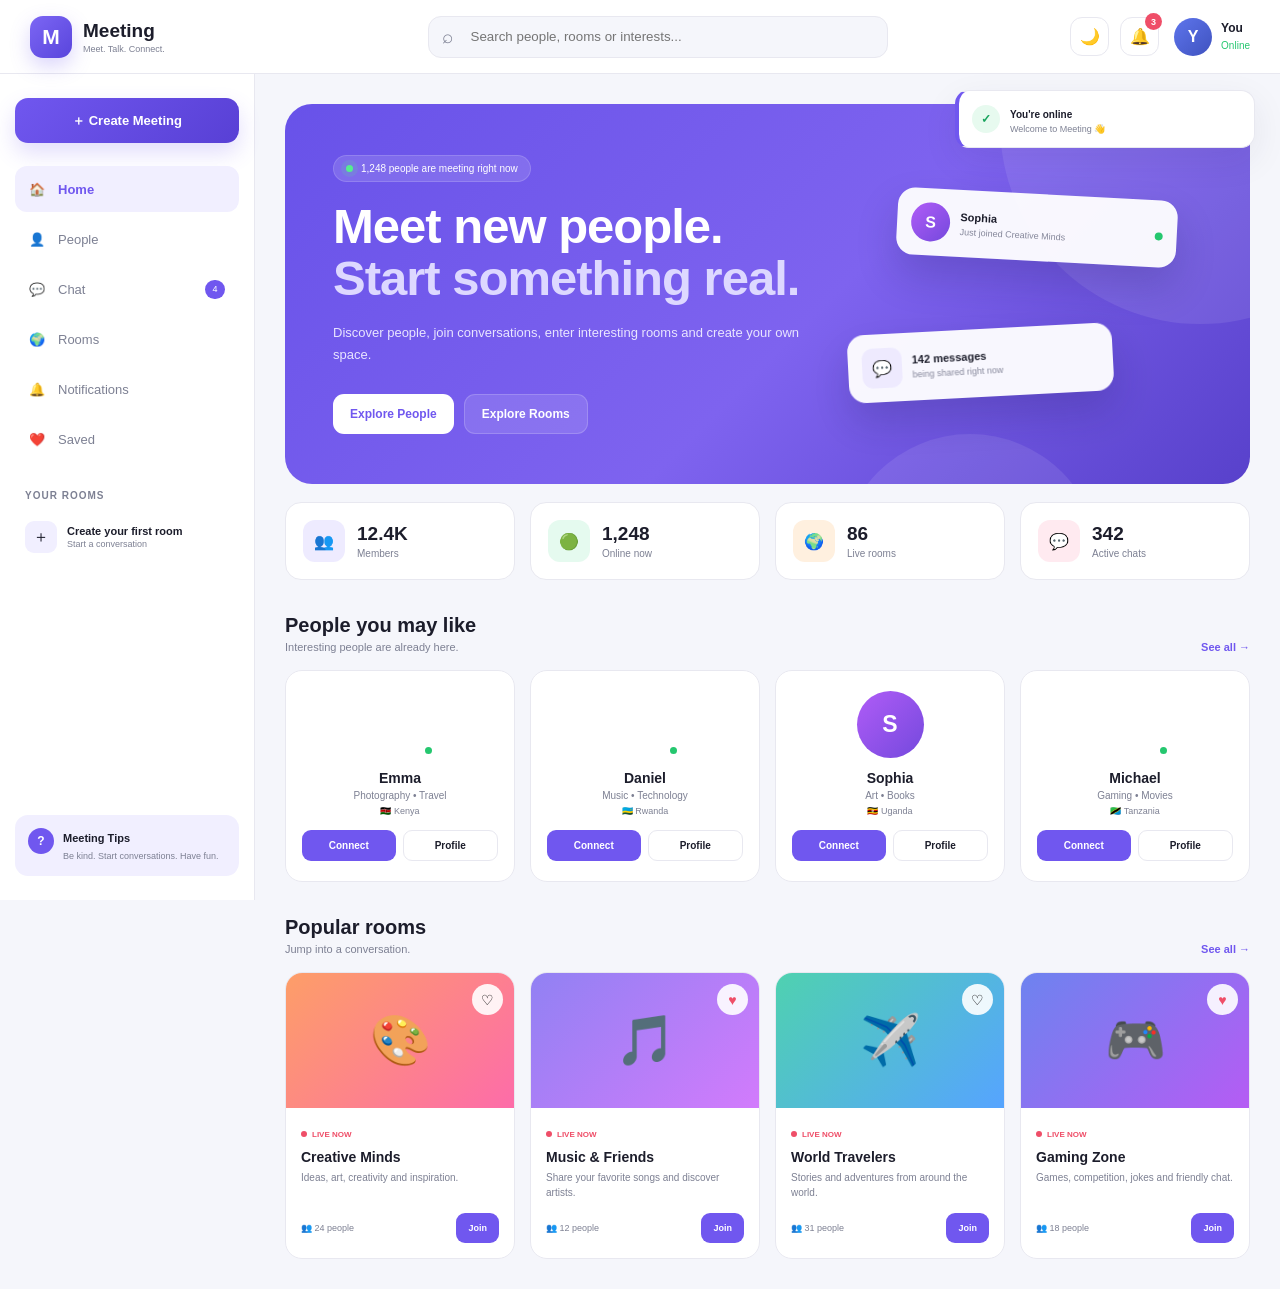
==== index.html @ c249fd61 "Rename meeting.html to index.html" ====
<!DOCTYPE html>
<html lang="en">
<head>
    <meta charset="UTF-8">
    <meta name="viewport" content="width=device-width, initial-scale=1.0">
    <title>Meeting — Meet. Talk. Connect.</title>
    <link rel="stylesheet" href="style.css">
</head>

<body>

    <!-- =========================
         TOP NAVBAR
    ========================== -->
    <header class="navbar">

        <div class="logo-area">
            <div class="logo-mark">M</div>

            <div>
                <div class="logo-text">Meeting</div>
                <div class="logo-subtitle">Meet. Talk. Connect.</div>
            </div>
        </div>

        <div class="search-box">
            <span>⌕</span>
            <input
                type="text"
                id="searchInput"
                placeholder="Search people, rooms or interests..."
            >
        </div>

        <div class="navbar-actions">

            <button class="round-btn" id="themeBtn" title="Change theme">
                🌙
            </button>

            <button class="round-btn notification-button" id="notificationBtn" title="Notifications">
                🔔
                <span class="notification-count" id="notificationCount">3</span>
            </button>

            <div class="nav-user">
                <div class="mini-avatar">Y</div>
                <div class="nav-user-text">
                    <strong id="navUsername">You</strong>
                    <span>Online</span>
                </div>
            </div>

        </div>

    </header>


    <!-- =========================
         APP LAYOUT
    ========================== -->
    <div class="app-layout">

        <!-- =========================
             SIDEBAR
        ========================== -->
        <aside class="sidebar">

            <button class="create-btn" id="createMeetingBtn">
                <span>＋</span>
                Create Meeting
            </button>

            <div class="menu">

                <button class="menu-item active" data-section="home">
                    <span>🏠</span>
                    <span>Home</span>
                </button>

                <button class="menu-item" data-section="people">
                    <span>👤</span>
                    <span>People</span>
                </button>

                <button class="menu-item" data-section="chat">
                    <span>💬</span>
                    <span>Chat</span>
                    <span class="menu-badge" id="messageBadge">4</span>
                </button>

                <button class="menu-item" data-section="rooms">
                    <span>🌍</span>
                    <span>Rooms</span>
                </button>

                <button class="menu-item" data-section="notifications">
                    <span>🔔</span>
                    <span>Notifications</span>
                </button>

                <button class="menu-item" data-section="saved">
                    <span>❤️</span>
                    <span>Saved</span>
                </button>

            </div>


            <div class="sidebar-heading">
                YOUR ROOMS
            </div>

            <div id="yourRooms"></div>


            <div class="sidebar-footer">

                <div class="help-card">
                    <div class="help-circle">?</div>

                    <div>
                        <strong>Meeting Tips</strong>
                        <p>Be kind. Start conversations. Have fun.</p>
                    </div>
                </div>

            </div>

        </aside>


        <!-- =========================
             MAIN CONTENT
        ========================== -->
        <main class="main-content">

            <!-- HOME SECTION -->
            <section class="page-section active-section" id="homeSection">

                <!-- HERO -->
                <div class="hero">

                    <div class="hero-glow glow-one"></div>
                    <div class="hero-glow glow-two"></div>

                    <div class="hero-content">

                        <div class="live-pill">
                            <span class="live-dot"></span>
                            1,248 people are meeting right now
                        </div>

                        <h1>
                            Meet new people.<br>
                            <span>Start something real.</span>
                        </h1>

                        <p>
                            Discover people, join conversations,
                            enter interesting rooms and create your own space.
                        </p>

                        <div class="hero-actions">

                            <button class="hero-primary" id="heroPeopleBtn">
                                Explore People
                            </button>

                            <button class="hero-secondary" id="heroRoomsBtn">
                                Explore Rooms
                            </button>

                        </div>

                    </div>

                    <div class="hero-side">

                        <div class="floating-card floating-card-one">
                            <div class="floating-avatar avatar-purple">S</div>
                            <div>
                                <strong>Sophia</strong>
                                <span>Just joined Creative Minds</span>
                            </div>
                            <span class="tiny-online"></span>
                        </div>

                        <div class="floating-card floating-card-two">
                            <div class="floating-icon">💬</div>
                            <div>
                                <strong>142 messages</strong>
                                <span>being shared right now</span>
                            </div>
                        </div>

                    </div>

                </div>


                <!-- STATS -->
                <div class="stats-grid">

                    <div class="stat-card">
                        <div class="stat-icon purple-icon">👥</div>
                        <div>
                            <strong>12.4K</strong>
                            <span>Members</span>
                        </div>
                    </div>

                    <div class="stat-card">
                        <div class="stat-icon green-icon">🟢</div>
                        <div>
                            <strong>1,248</strong>
                            <span>Online now</span>
                        </div>
                    </div>

                    <div class="stat-card">
                        <div class="stat-icon orange-icon">🌍</div>
                        <div>
                            <strong>86</strong>
                            <span>Live rooms</span>
                        </div>
                    </div>

                    <div class="stat-card">
                        <div class="stat-icon pink-icon">💬</div>
                        <div>
                            <strong>342</strong>
                            <span>Active chats</span>
                        </div>
                    </div>

                </div>


                <!-- PEOPLE PREVIEW -->
                <div class="section-block" id="peopleBlock">

                    <div class="section-header">
                        <div>
                            <h2>People you may like</h2>
                            <p>Interesting people are already here.</p>
                        </div>

                        <button class="link-button" data-go="people">
                            See all →
                        </button>
                    </div>

                    <div class="people-grid" id="homePeopleGrid"></div>

                </div>


                <!-- ROOMS PREVIEW -->
                <div class="section-block" id="roomsBlock">

                    <div class="section-header">
                        <div>
                            <h2>Popular rooms</h2>
                            <p>Jump into a conversation.</p>
                        </div>

                        <button class="link-button" data-go="rooms">
                            See all →
                        </button>
                    </div>

                    <div class="rooms-grid" id="homeRoomsGrid"></div>

                </div>

            </section>


            <!-- PEOPLE SECTION -->
            <section class="page-section" id="peopleSection">

                <div class="large-page-header">
                    <div>
                        <div class="eyebrow">👤 PEOPLE</div>
                        <h1>Find your people</h1>
                        <p>Discover new profiles and start a connection.</p>
                    </div>

                    <div class="people-online-pill">
                        <span></span>
                        1,248 online
                    </div>
                </div>

                <div class="filter-row">

                    <button class="filter-btn active-filter" data-filter="all">
                        Everyone
                    </button>

                    <button class="filter-btn" data-filter="online">
                        🟢 Online
                    </button>

                    <button class="filter-btn" data-filter="new">
                        ✨ New
                    </button>

                    <button class="filter-btn" data-filter="friends">
                        ❤️ Connected
                    </button>

                </div>

                <div class="people-full-grid" id="peopleFullGrid"></div>

            </section>


            <!-- CHAT SECTION -->
            <section class="page-section" id="chatSection">

                <div class="chat-page">

                    <div class="conversation-list">

                        <div class="chat-list-header">
                            <div>
                                <div class="eyebrow">💬 CHAT</div>
                                <h2>Messages</h2>
                            </div>

                            <button class="small-action-btn" id="newChatBtn">
                                ＋
                            </button>
                        </div>

                        <div class="conversation-search">
                            <input
                                type="text"
                                id="chatSearchInput"
                                placeholder="Search chats..."
                            >
                        </div>

                        <div id="conversationList"></div>

                    </div>


                    <div class="chat-main">

                        <div class="chat-main-header">

                            <div class="chat-contact">
                                <div class="chat-avatar" id="chatAvatar">E</div>

                                <div>
                                    <strong id="chatPersonName">Emma</strong>
                                    <span id="chatPersonStatus">🟢 Online now</span>
                                </div>
                            </div>

                            <div class="chat-header-actions">
                                <button>📞</button>
                                <button>📹</button>
                                <button>•••</button>
                            </div>

                        </div>

                        <div class="chat-messages" id="chatMessages"></div>

                        <form class="chat-form" id="chatForm">

                            <button type="button" class="chat-tool" id="emojiBtn">
                                😊
                            </button>

                            <input
                                type="text"
                                id="chatInput"
                                placeholder="Write a message..."
                                autocomplete="off"
                            >

                            <button type="button" class="chat-tool">
                                📎
                            </button>

                            <button type="submit" class="send-btn">
                                ➤
                            </button>

                        </form>

                    </div>

                </div>

            </section>


            <!-- ROOMS SECTION -->
            <section class="page-section" id="roomsSection">

                <div class="large-page-header">
                    <div>
                        <div class="eyebrow">🌍 ROOMS</div>
                        <h1>Find a room</h1>
                        <p>Join a live conversation about something you enjoy.</p>
                    </div>

                    <button class="header-create-btn" id="roomsCreateBtn">
                        ＋ Create Room
                    </button>
                </div>

                <div class="category-row">

                    <button class="category-btn active-category" data-category="all">
                        All
                    </button>

                    <button class="category-btn" data-category="music">
                        🎵 Music
                    </button>

                    <button class="category-btn" data-category="gaming">
                        🎮 Gaming
                    </button>

                    <button class="category-btn" data-category="education">
                        📚 Education
                    </button>

                    <button class="category-btn" data-category="travel">
                        ✈️ Travel
                    </button>

                    <button class="category-btn" data-category="art">
                        🎨 Art
                    </button>

                </div>

                <div class="rooms-full-grid" id="roomsFullGrid"></div>

            </section>


            <!-- NOTIFICATIONS SECTION -->
            <section class="page-section" id="notificationsSection">

                <div class="large-page-header">
                    <div>
                        <div class="eyebrow">🔔 ACTIVITY</div>
                        <h1>Notifications</h1>
                        <p>See what's happening around your account.</p>
                    </div>

                    <button class="header-create-btn" id="markAllReadBtn">
                        Mark all read
                    </button>
                </div>

                <div class="notification-list" id="notificationList"></div>

            </section>


            <!-- SAVED SECTION -->
            <section class="page-section" id="savedSection">

                <div class="large-page-header">
                    <div>
                        <div class="eyebrow">❤️ SAVED</div>
                        <h1>Your saved rooms</h1>
                        <p>Keep interesting conversations close.</p>
                    </div>
                </div>

                <div class="rooms-full-grid" id="savedRoomsGrid"></div>

                <div class="empty-state hidden" id="savedEmpty">
                    <div>♡</div>
                    <h3>Nothing saved yet</h3>
                    <p>Tap the heart on a room to save it here.</p>
                </div>

            </section>

        </main>

    </div>


    <!-- =========================
         CHAT POPUP
    ========================== -->
    <div class="mini-chat hidden" id="miniChat">

        <div class="mini-chat-header">

            <div>
                <strong id="miniChatTitle">Meeting Chat</strong>
                <span>Live conversation</span>
            </div>

            <button id="closeMiniChat">×</button>

        </div>

        <div class="mini-chat-body" id="miniChatBody">

            <div class="mini-message">
                <div class="mini-message-avatar">D</div>

                <div>
                    <small>Daniel</small>
                    <p>Hey everyone! 👋</p>
                </div>
            </div>

            <div class="mini-message">
                <div class="mini-message-avatar">E</div>

                <div>
                    <small>Emma</small>
                    <p>Nice meeting you all!</p>
                </div>
            </div>

        </div>

        <form class="mini-chat-form" id="miniChatForm">

            <input
                type="text"
                id="miniChatInput"
                placeholder="Say something..."
                autocomplete="off"
            >

            <button type="submit">➤</button>

        </form>

    </div>


    <!-- =========================
         CREATE ROOM MODAL
    ========================== -->
    <div class="modal hidden" id="createModal">

        <div class="modal-card">

            <button class="modal-close" id="closeCreateModal">×</button>

            <div class="eyebrow">➕ NEW ROOM</div>

            <h2>Create a Meeting</h2>
            <p>Give people a reason to join you.</p>

            <form id="createRoomForm">

                <label for="roomName">Room name</label>
                <input
                    type="text"
                    id="roomName"
                    placeholder="Example: Late Night Ideas"
                    required
                >

                <label for="roomDescription">Description</label>
                <textarea
                    id="roomDescription"
                    rows="4"
                    placeholder="What are people going to talk about?"
                ></textarea>

                <label for="roomCategory">Category</label>
                <select id="roomCategory">
                    <option value="general">💬 General</option>
                    <option value="music">🎵 Music</option>
                    <option value="gaming">🎮 Gaming</option>
                    <option value="education">📚 Education</option>
                    <option value="travel">✈️ Travel</option>
                    <option value="art">🎨 Art</option>
                </select>

                <button class="submit-create" type="submit">
                    Create Meeting
                </button>

            </form>

        </div>

    </div>


    <!-- =========================
         PROFILE POPUP
    ========================== -->
    <div class="modal hidden" id="profileModal">

        <div class="profile-card">

            <button class="modal-close" id="closeProfileModal">×</button>

            <div class="profile-cover"></div>

            <div class="profile-photo" id="profilePhoto">E</div>

            <div class="profile-content">

                <div class="profile-status">
                    <span></span>
                    Online
                </div>

                <h2 id="profileName">Emma</h2>

                <p id="profileBio">
                    Photography lover, traveler and storyteller.
                </p>

                <div class="profile-tags" id="profileTags"></div>

                <div class="profile-meta" id="profileMeta"></div>

                <div class="profile-actions">

                    <button class="profile-connect" id="profileConnectBtn">
                        Connect
                    </button>

                    <button class="profile-message" id="profileMessageBtn">
                        💬 Message
                    </button>

                </div>

            </div>

        </div>

    </div>


    <!-- =========================
         TOAST
    ========================== -->
    <div class="toast hidden" id="toast">
        <div class="toast-icon">✓</div>

        <div>
            <strong id="toastTitle">Meeting</strong>
            <p id="toastMessage">Done</p>
        </div>
    </div>


    <script src="script.js"></script>
</body>
</html>
---- style.css ----
* {
    margin: 0;
    padding: 0;
    box-sizing: border-box;
}

:root {
    --primary: #7057ef;
    --primary-dark: #5840d5;
    --primary-soft: #f1efff;

    --bg: #f5f6fb;
    --card: #ffffff;

    --text: #1c1d2b;
    --muted: #7d8093;
    --border: #e8e8f0;

    --green: #25c76f;
    --red: #ef4e68;
    --orange: #fa9a44;

    --shadow: 0 12px 35px rgba(39, 42, 80, 0.08);
    --shadow-heavy: 0 20px 60px rgba(35, 38, 75, 0.15);
}

body.dark {
    --bg: #10111a;
    --card: #181a25;
    --text: #f4f4fa;
    --muted: #9b9eb2;
    --border: #292b38;
    --primary-soft: #25213f;

    --shadow: 0 12px 35px rgba(0, 0, 0, .25);
    --shadow-heavy: 0 20px 60px rgba(0, 0, 0, .4);
}

body {
    font-family: Inter, Arial, Helvetica, sans-serif;
    background: var(--bg);
    color: var(--text);
    transition: background .25s, color .25s;
}

button,
input,
textarea,
select {
    font-family: inherit;
}

button {
    cursor: pointer;
}

.hidden {
    display: none !important;
}


/* =========================
   NAVBAR
========================= */

.navbar {
    height: 74px;
    background: var(--card);
    border-bottom: 1px solid var(--border);

    display: flex;
    align-items: center;
    justify-content: space-between;

    padding: 0 30px;

    position: sticky;
    top: 0;
    z-index: 50;
}

.logo-area {
    display: flex;
    align-items: center;
    gap: 11px;
    min-width: 215px;
}

.logo-mark {
    width: 42px;
    height: 42px;
    border-radius: 13px;

    display: flex;
    justify-content: center;
    align-items: center;

    background: linear-gradient(135deg, #7c66f4, #5945dc);
    color: white;

    font-size: 21px;
    font-weight: 900;

    box-shadow: 0 8px 20px rgba(112, 87, 239, .25);
}

.logo-text {
    font-size: 19px;
    font-weight: 900;
}

.logo-subtitle {
    font-size: 9px;
    color: var(--muted);
    margin-top: 2px;
}

.search-box {
    width: 460px;
    position: relative;
}

.search-box span {
    position: absolute;
    left: 14px;
    top: 50%;
    transform: translateY(-50%);
    font-size: 19px;
    color: var(--muted);
}

.search-box input {
    width: 100%;
    height: 42px;

    background: var(--bg);
    color: var(--text);

    border: 1px solid var(--border);
    border-radius: 13px;

    outline: none;

    padding: 0 15px 0 42px;

    transition: .2s;
}

.search-box input:focus {
    border-color: var(--primary);
    background: var(--card);
}

.navbar-actions {
    display: flex;
    align-items: center;
    gap: 11px;
}

.round-btn {
    width: 39px;
    height: 39px;

    background: transparent;
    border: 1px solid var(--border);
    color: var(--text);

    border-radius: 12px;
    position: relative;

    font-size: 16px;
}

.round-btn:hover {
    background: var(--primary-soft);
}

.notification-count {
    position: absolute;
    top: -5px;
    right: -4px;

    width: 17px;
    height: 17px;

    border-radius: 50%;

    background: var(--red);
    color: white;

    display: flex;
    justify-content: center;
    align-items: center;

    font-size: 9px;
    font-weight: 800;
}

.nav-user {
    margin-left: 4px;

    display: flex;
    align-items: center;
    gap: 9px;
}

.mini-avatar {
    width: 38px;
    height: 38px;
    border-radius: 50%;

    background: linear-gradient(135deg, #5e75ec, #3f52bf);
    color: white;

    display: flex;
    align-items: center;
    justify-content: center;

    font-weight: 800;
}

.nav-user-text strong {
    display: block;
    font-size: 12px;
}

.nav-user-text span {
    color: var(--green);
    font-size: 10px;
}


/* =========================
   APP LAYOUT
========================= */

.app-layout {
    min-height: calc(100vh - 74px);
    display: flex;
}

.sidebar {
    width: 255px;
    background: var(--card);
    border-right: 1px solid var(--border);

    padding: 24px 15px;

    display: flex;
    flex-direction: column;

    position: sticky;
    top: 74px;
    height: calc(100vh - 74px);
}

.create-btn {
    border: none;
    background: linear-gradient(135deg, var(--primary), var(--primary-dark));
    color: white;

    height: 45px;
    border-radius: 13px;

    font-size: 13px;
    font-weight: 800;

    box-shadow: 0 10px 22px rgba(112,87,239,.2);

    transition: .2s;
}

.create-btn:hover {
    transform: translateY(-2px);
}

.menu {
    display: flex;
    flex-direction: column;
    gap: 4px;
    margin-top: 23px;
}

.menu-item {
    width: 100%;
    min-height: 46px;

    border: none;
    background: transparent;

    color: var(--muted);

    display: flex;
    align-items: center;
    gap: 13px;

    padding: 0 14px;

    border-radius: 12px;

    text-align: left;
    font-size: 13px;
}

.menu-item:hover {
    background: var(--primary-soft);
    color: var(--primary);
}

.menu-item.active {
    background: var(--primary-soft);
    color: var(--primary);
    font-weight: 800;
}

.menu-badge {
    margin-left: auto;

    background: var(--primary);
    color: white;

    min-width: 20px;
    height: 19px;

    display: flex;
    align-items: center;
    justify-content: center;

    border-radius: 10px;

    font-size: 9px;
}

.sidebar-heading {
    margin: 28px 10px 10px;

    color: var(--muted);

    font-size: 10px;
    font-weight: 900;

    letter-spacing: 1px;
}

.side-room {
    width: 100%;

    background: transparent;
    border: none;

    display: flex;
    align-items: center;

    gap: 10px;

    padding: 10px;
    border-radius: 11px;

    color: var(--text);

    text-align: left;
}

.side-room:hover {
    background: var(--bg);
}

.side-room-icon {
    width: 32px;
    height: 32px;

    display: flex;
    justify-content: center;
    align-items: center;

    border-radius: 9px;

    background: var(--primary-soft);
}

.side-room-text {
    min-width: 0;
}

.side-room-text strong {
    display: block;
    font-size: 11px;

    white-space: nowrap;
    overflow: hidden;
    text-overflow: ellipsis;
}

.side-room-text span {
    display: block;
    color: var(--muted);
    font-size: 9px;
    margin-top: 2px;
}

.sidebar-footer {
    margin-top: auto;
}

.help-card {
    background: var(--primary-soft);

    padding: 13px;

    border-radius: 13px;

    display: flex;
    gap: 9px;
}

.help-circle {
    width: 26px;
    height: 26px;

    border-radius: 50%;

    background: var(--primary);
    color: white;

    display: flex;
    justify-content: center;
    align-items: center;

    font-size: 12px;
    font-weight: 800;

    flex-shrink: 0;
}

.help-card strong {
    font-size: 11px;
}

.help-card p {
    color: var(--muted);
    font-size: 9px;
    margin-top: 4px;
    line-height: 1.4;
}


/* =========================
   MAIN CONTENT
========================= */

.main-content {
    flex: 1;
    padding: 30px;
    max-width: 1550px;
    margin: auto;
    width: 100%;
}

.page-section {
    display: none;
}

.active-section {
    display: block;
}


/* =========================
   HERO
========================= */

.hero {
    min-height: 380px;

    border-radius: 27px;

    background:
        linear-gradient(135deg, #6852e9 0%, #7e63ef 55%, #5841cb 100%);

    color: white;

    overflow: hidden;
    position: relative;

    padding: 48px;

    display: flex;
    align-items: center;
    justify-content: space-between;
}

.hero-content {
    position: relative;
    z-index: 2;

    max-width: 650px;
}

.hero-glow {
    position: absolute;
    border-radius: 50%;
    background: rgba(255,255,255,.09);
}

.glow-one {
    width: 400px;
    height: 400px;
    right: -150px;
    top: -180px;
}

.glow-two {
    width: 260px;
    height: 260px;
    right: 150px;
    bottom: -210px;
}

.live-pill {
    display: inline-flex;
    align-items: center;
    gap: 8px;

    background: rgba(255,255,255,.13);
    border: 1px solid rgba(255,255,255,.15);

    padding: 7px 12px;

    border-radius: 30px;

    font-size: 10px;
}

.live-dot {
    width: 7px;
    height: 7px;
    border-radius: 50%;
    background: #55ed8e;

    box-shadow: 0 0 0 5px rgba(85,237,142,.13);
}

.hero h1 {
    font-size: 49px;
    line-height: 1.08;
    margin-top: 18px;
    letter-spacing: -1px;
}

.hero h1 span {
    color: #ddd8ff;
}

.hero p {
    margin-top: 17px;

    color: #e9e5ff;

    font-size: 13px;

    max-width: 520px;
    line-height: 1.7;
}

.hero-actions {
    display: flex;
    gap: 10px;
    margin-top: 27px;
}

.hero-primary,
.hero-secondary {
    border-radius: 11px;
    padding: 12px 17px;

    border: none;

    font-size: 12px;
    font-weight: 800;

    transition: .2s;
}

.hero-primary {
    background: white;
    color: var(--primary);
}

.hero-secondary {
    background: rgba(255,255,255,.12);
    color: white;

    border: 1px solid rgba(255,255,255,.18);
}

.hero-primary:hover,
.hero-secondary:hover {
    transform: translateY(-2px);
}

.hero-side {
    width: 360px;
    min-height: 230px;

    position: relative;

    margin-right: 20px;
}

.floating-card {
    position: absolute;

    background: rgba(255,255,255,.95);
    color: var(--text);

    border-radius: 17px;

    padding: 14px;

    display: flex;
    align-items: center;
    gap: 10px;

    box-shadow: 0 20px 40px rgba(30,25,85,.2);
}

.floating-card-one {
    top: 15px;
    right: 5px;
    width: 280px;
    transform: rotate(3deg);
}

.floating-card-two {
    bottom: 12px;
    left: 18px;
    width: 265px;
    transform: rotate(-3deg);
}

.floating-avatar {
    width: 39px;
    height: 39px;
    border-radius: 50%;

    display: flex;
    justify-content: center;
    align-items: center;

    color: white;
    font-weight: 800;
}

.avatar-purple {
    background: linear-gradient(135deg,#b05cf7,#7449dd);
}

.floating-icon {
    width: 40px;
    height: 40px;

    background: #eeeafe;
    color: var(--primary);

    display: flex;
    align-items: center;
    justify-content: center;

    border-radius: 11px;
}

.floating-card strong {
    display: block;
    font-size: 11px;
}

.floating-card span {
    display: block;
    color: #85879a;
    font-size: 9px;
    margin-top: 4px;
}

.tiny-online {
    width: 8px !important;
    height: 8px;
    border-radius: 50%;
    background: var(--green);
    margin-left: auto;
}


/* =========================
   STATS
========================= */

.stats-grid {
    display: grid;
    grid-template-columns: repeat(4, 1fr);
    gap: 15px;

    margin-top: 18px;
}

.stat-card {
    background: var(--card);
    border: 1px solid var(--border);

    border-radius: 16px;

    padding: 17px;

    display: flex;
    align-items: center;
    gap: 12px;
}

.stat-icon {
    width: 42px;
    height: 42px;

    border-radius: 12px;

    display: flex;
    justify-content: center;
    align-items: center;
}

.purple-icon {
    background: #eeebff;
}

.green-icon {
    background: #e5faef;
}

.orange-icon {
    background: #fff0df;
}

.pink-icon {
    background: #ffeaf0;
}

.stat-card strong {
    display: block;
    font-size: 19px;
}

.stat-card span {
    display: block;
    font-size: 10px;
    color: var(--muted);
    margin-top: 3px;
}


/* =========================
   SECTION
========================= */

.section-block {
    margin-top: 34px;
}

.section-header {
    display: flex;
    justify-content: space-between;
    align-items: flex-end;

    margin-bottom: 17px;
}

.section-header h2 {
    font-size: 20px;
}

.section-header p {
    color: var(--muted);
    font-size: 11px;
    margin-top: 4px;
}

.link-button {
    border: none;
    background: transparent;

    color: var(--primary);

    font-size: 11px;
    font-weight: 800;
}


/* =========================
   PEOPLE CARDS
========================= */

.people-grid {
    display: grid;
    grid-template-columns: repeat(4, 1fr);
    gap: 15px;
}

.person-card {
    background: var(--card);
    border: 1px solid var(--border);

    border-radius: 17px;

    padding: 20px 16px;

    text-align: center;

    transition: .22s;

    position: relative;
}

.person-card:hover {
    transform: translateY(-4px);
    box-shadow: var(--shadow);
}

.person-avatar {
    width: 67px;
    height: 67px;

    margin: auto;

    border-radius: 50%;

    color: white;

    display: flex;
    align-items: center;
    justify-content: center;

    font-size: 23px;
    font-weight: 800;

    position: relative;
}

.person-online {
    position: absolute;

    width: 13px;
    height: 13px;

    border-radius: 50%;

    right: calc(50% - 35px);
    top: 73px;

    background: var(--green);

    border: 3px solid var(--card);
}

.person-card h3 {
    margin-top: 12px;
    font-size: 14px;
}

.person-card .person-role {
    color: var(--muted);
    font-size: 10px;
    margin-top: 4px;
}

.person-card .person-location {
    font-size: 9px;
    color: var(--muted);
    margin-top: 5px;
}

.card-actions {
    display: flex;
    gap: 7px;
    margin-top: 14px;
}

.connect-button,
.view-profile-button {
    flex: 1;

    border-radius: 9px;

    height: 31px;

    font-size: 10px;
    font-weight: 800;
}

.connect-button {
    border: none;
    background: var(--primary);
    color: white;
}

.connect-button.connected {
    background: #e8faef;
    color: #159755;
}

.view-profile-button {
    border: 1px solid var(--border);
    background: transparent;
    color: var(--text);
}


/* =========================
   ROOM CARDS
========================= */

.rooms-grid,
.rooms-full-grid {
    display: grid;
    grid-template-columns: repeat(4, 1fr);
    gap: 15px;
}

.room-card {
    background: var(--card);

    border: 1px solid var(--border);

    border-radius: 17px;

    overflow: hidden;

    transition: .22s;

    position: relative;
}

.room-card:hover {
    transform: translateY(-4px);
    box-shadow: var(--shadow);
}

.room-cover {
    height: 135px;

    display: flex;
    align-items: center;
    justify-content: center;

    font-size: 49px;

    position: relative;
}

.cover-music {
    background: linear-gradient(135deg,#9181f3,#d27bfc);
}

.cover-gaming {
    background: linear-gradient(135deg,#6d83ef,#b55cf4);
}

.cover-education {
    background: linear-gradient(135deg,#4dcac5,#5f9df7);
}

.cover-travel {
    background: linear-gradient(135deg,#4fd1b0,#56a4ff);
}

.cover-art {
    background: linear-gradient(135deg,#fd9e68,#fd6ca9);
}

.cover-general {
    background: linear-gradient(135deg,#7d73ec,#7bb2fc);
}

.room-save {
    position: absolute;

    top: 11px;
    right: 11px;

    width: 31px;
    height: 31px;

    border-radius: 50%;

    background: rgba(255,255,255,.9);

    border: none;

    font-size: 14px;
}

.room-save.saved {
    color: var(--red);
}

.room-info {
    padding: 15px;
}

.room-live {
    display: inline-flex;
    align-items: center;
    gap: 5px;

    color: var(--red);

    font-size: 8px;
    font-weight: 900;
}

.room-live span {
    width: 6px;
    height: 6px;
    border-radius: 50%;
    background: var(--red);
}

.room-info h3 {
    margin-top: 8px;
    font-size: 14px;
}

.room-info p {
    margin-top: 5px;

    color: var(--muted);

    font-size: 10px;
    line-height: 1.5;

    min-height: 30px;
}

.room-footer {
    display: flex;
    justify-content: space-between;
    align-items: center;

    margin-top: 13px;
}

.room-members {
    font-size: 9px;
    color: var(--muted);
}

.join-room {
    height: 30px;
    padding: 0 12px;

    border: none;

    background: var(--primary);
    color: white;

    border-radius: 9px;

    font-size: 9px;
    font-weight: 800;
}


/* =========================
   LARGE PAGE HEADER
========================= */

.large-page-header {
    display: flex;
    align-items: flex-end;
    justify-content: space-between;

    margin-bottom: 24px;
}

.eyebrow {
    color: var(--primary);
    font-size: 9px;
    font-weight: 900;
    letter-spacing: 1.2px;
}

.large-page-header h1 {
    font-size: 32px;
    margin-top: 8px;
}

.large-page-header p {
    color: var(--muted);
    font-size: 12px;
    margin-top: 5px;
}

.people-online-pill {
    display: flex;
    align-items: center;
    gap: 7px;

    padding: 8px 12px;

    border-radius: 30px;
    background: #e7faee;
    color: #159755;

    font-size: 10px;
    font-weight: 800;
}

.people-online-pill span {
    width: 7px;
    height: 7px;
    background: var(--green);
    border-radius: 50%;
}

.header-create-btn {
    height: 39px;

    padding: 0 15px;

    border: none;
    border-radius: 10px;

    background: var(--primary);
    color: white;

    font-size: 10px;
    font-weight: 800;
}


/* =========================
   FILTERS
========================= */

.filter-row,
.category-row {
    display: flex;
    gap: 8px;

    margin-bottom: 20px;

    overflow-x: auto;
    padding-bottom: 4px;
}

.filter-btn,
.category-btn {
    flex-shrink: 0;

    border: 1px solid var(--border);
    background: var(--card);
    color: var(--muted);

    border-radius: 10px;

    padding: 8px 13px;

    font-size: 10px;
    font-weight: 700;
}

.active-filter,
.active-category {
    background: var(--primary);
    border-color: var(--primary);
    color: white;
}


/* =========================
   FULL PEOPLE
========================= */

.people-full-grid {
    display: grid;
    grid-template-columns: repeat(4, 1fr);
    gap: 17px;
}


/* =========================
   CHAT PAGE
========================= */

.chat-page {
    height: calc(100vh - 134px);
    min-height: 580px;

    background: var(--card);

    border: 1px solid var(--border);
    border-radius: 19px;

    overflow: hidden;

    display: grid;
    grid-template-columns: 300px 1fr;
}

.conversation-list {
    border-right: 1px solid var(--border);

    overflow-y: auto;
}

.chat-list-header {
    padding: 19px;

    display: flex;
    justify-content: space-between;
    align-items: center;
}

.chat-list-header h2 {
    margin-top: 5px;
    font-size: 20px;
}

.small-action-btn {
    width: 31px;
    height: 31px;

    border: 1px solid var(--border);
    background: var(--bg);
    color: var(--primary);

    border-radius: 9px;
}

.conversation-search {
    padding: 0 15px 14px;
}

.conversation-search input {
    width: 100%;
    height: 34px;

    border: 1px solid var(--border);
    background: var(--bg);

    color: var(--text);

    border-radius: 10px;

    outline: none;

    padding: 0 11px;

    font-size: 10px;
}

.conversation {
    padding: 12px 15px;

    display: flex;
    align-items: center;
    gap: 10px;

    cursor: pointer;
}

.conversation:hover {
    background: var(--bg);
}

.conversation.active-conversation {
    background: var(--primary-soft);
}

.conversation-avatar {
    width: 37px;
    height: 37px;

    flex-shrink: 0;

    border-radius: 50%;

    display: flex;
    align-items: center;
    justify-content: center;

    color: white;

    font-size: 12px;
    font-weight: 800;
}

.conversation-main {
    min-width: 0;
    flex: 1;
}

.conversation-main strong {
    display: block;
    font-size: 11px;
}

.conversation-main p {
    margin-top: 3px;

    color: var(--muted);

    white-space: nowrap;
    overflow: hidden;
    text-overflow: ellipsis;

    font-size: 9px;
}

.conversation-time {
    align-self: flex-start;
    font-size: 8px;
    color: var(--muted);
}

.chat-main {
    display: flex;
    flex-direction: column;
}

.chat-main-header {
    padding: 16px 20px;

    border-bottom: 1px solid var(--border);

    display: flex;
    align-items: center;
    justify-content: space-between;
}

.chat-contact {
    display: flex;
    align-items: center;
    gap: 10px;
}

.chat-avatar {
    width: 39px;
    height: 39px;

    border-radius: 50%;

    background: linear-gradient(135deg,#ff7ba9,#f0587f);

    color: white;

    display: flex;
    align-items: center;
    justify-content: center;

    font-size: 13px;
    font-weight: 800;
}

.chat-contact strong {
    display: block;
    font-size: 12px;
}

.chat-contact span {
    display: block;
    margin-top: 3px;

    color: var(--green);

    font-size: 9px;
}

.chat-header-actions {
    display: flex;
    gap: 5px;
}

.chat-header-actions button {
    border: none;
    background: var(--bg);
    color: var(--text);

    width: 30px;
    height: 30px;

    border-radius: 9px;
}

.chat-messages {
    flex: 1;

    padding: 20px;

    overflow-y: auto;

    display: flex;
    flex-direction: column;
    gap: 14px;
}

.chat-bubble {
    max-width: 65%;

    display: flex;
    gap: 8px;

    align-items: flex-end;
}

.chat-bubble.sent {
    margin-left: auto;
    flex-direction: row-reverse;
}

.bubble-avatar {
    width: 28px;
    height: 28px;

    border-radius: 50%;

    background: var(--primary-soft);
    color: var(--primary);

    display: flex;
    align-items: center;
    justify-content: center;

    font-size: 9px;
    font-weight: 800;
}

.bubble-content {
    display: flex;
    flex-direction: column;
}

.bubble-name {
    font-size: 8px;
    color: var(--muted);
    margin-bottom: 3px;
}

.bubble-text {
    background: var(--bg);

    padding: 9px 11px;

    border-radius: 12px;

    font-size: 10px;
    line-height: 1.45;
}

.sent .bubble-text {
    background: var(--primary);
    color: white;
}

.chat-form {
    padding: 12px;

    border-top: 1px solid var(--border);

    display: flex;
    align-items: center;

    gap: 7px;
}

.chat-form input {
    flex: 1;

    height: 39px;

    background: var(--bg);
    border: 1px solid var(--border);

    color: var(--text);

    border-radius: 11px;

    outline: none;

    padding: 0 13px;

    font-size: 10px;
}

.chat-tool,
.send-btn {
    width: 38px;
    height: 38px;

    border: none;
    border-radius: 10px;
}

.chat-tool {
    background: var(--bg);
}

.send-btn {
    background: var(--primary);
    color: white;
}


/* =========================
   NOTIFICATIONS
========================= */

.notification-list {
    max-width: 800px;

    display: flex;
    flex-direction: column;
    gap: 9px;
}

.notification-item {
    background: var(--card);
    border: 1px solid var(--border);

    border-radius: 14px;

    padding: 14px;

    display: flex;
    gap: 11px;

    transition: .2s;
}

.notification-item.unread {
    background: var(--primary-soft);
}

.notification-icon {
    width: 38px;
    height: 38px;

    border-radius: 11px;

    background: var(--bg);

    display: flex;
    align-items: center;
    justify-content: center;

    flex-shrink: 0;
}

.notification-text strong {
    font-size: 11px;
}

.notification-text p {
    margin-top: 4px;

    color: var(--muted);

    font-size: 10px;
    line-height: 1.5;
}

.notification-text time {
    display: block;

    margin-top: 5px;

    color: var(--muted);

    font-size: 8px;
}


/* =========================
   EMPTY STATE
========================= */

.empty-state {
    min-height: 300px;

    display: flex;
    flex-direction: column;
    align-items: center;
    justify-content: center;

    text-align: center;
}

.empty-state > div {
    font-size: 45px;
    color: #aaa;
}

.empty-state h3 {
    margin-top: 10px;
    font-size: 17px;
}

.empty-state p {
    margin-top: 6px;
    color: var(--muted);
    font-size: 11px;
}


/* =========================
   MINI CHAT
========================= */

.mini-chat {
    position: fixed;

    right: 25px;
    bottom: 20px;

    width: 340px;
    height: 450px;

    background: var(--card);

    border: 1px solid var(--border);

    border-radius: 18px;

    box-shadow: var(--shadow-heavy);

    z-index: 100;
    overflow: hidden;

    display: flex;
    flex-direction: column;
}

.mini-chat-header {
    background: var(--primary);
    color: white;

    padding: 14px;

    display: flex;
    justify-content: space-between;
}

.mini-chat-header strong {
    display: block;
    font-size: 11px;
}

.mini-chat-header span {
    display: block;
    font-size: 8px;
    opacity: .8;
    margin-top: 3px;
}

.mini-chat-header button {
    border: none;
    background: transparent;
    color: white;
    font-size: 22px;
}

.mini-chat-body {
    flex: 1;
    padding: 15px;
    overflow-y: auto;
}

.mini-message {
    display: flex;
    gap: 8px;
    margin-bottom: 13px;
}

.mini-message-avatar {
    width: 28px;
    height: 28px;

    border-radius: 50%;

    background: var(--primary-soft);
    color: var(--primary);

    display: flex;
    align-items: center;
    justify-content: center;

    font-size: 9px;
    font-weight: 800;
}

.mini-message small {
    color: var(--muted);
    font-size: 8px;
}

.mini-message p {
    margin-top: 3px;

    background: var(--bg);

    padding: 8px 10px;

    border-radius: 10px;

    font-size: 9px;
}

.mini-chat-form {
    border-top: 1px solid var(--border);

    padding: 10px;

    display: flex;
    gap: 6px;
}

.mini-chat-form input {
    flex: 1;

    height: 35px;

    border: 1px solid var(--border);
    background: var(--bg);
    color: var(--text);

    border-radius: 9px;

    outline: none;
    padding: 0 10px;

    font-size: 9px;
}

.mini-chat-form button {
    width: 37px;

    border: none;

    background: var(--primary);
    color: white;

    border-radius: 9px;
}


/* =========================
   MODAL
========================= */

.modal {
    position: fixed;

    inset: 0;

    background: rgba(15, 16, 29, .65);

    z-index: 200;

    display: flex;
    justify-content: center;
    align-items: center;

    padding: 20px;
}

.modal-card {
    width: 450px;
    max-width: 100%;

    background: var(--card);

    border: 1px solid var(--border);

    border-radius: 20px;

    padding: 28px;

    position: relative;

    box-shadow: var(--shadow-heavy);
}

.modal-card h2 {
    font-size: 24px;
    margin-top: 7px;
}

.modal-card > p {
    color: var(--muted);
    font-size: 11px;
    margin-top: 5px;
}

.modal-close {
    position: absolute;

    top: 13px;
    right: 15px;

    width: 30px;
    height: 30px;

    border: none;
    background: var(--bg);
    color: var(--text);

    border-radius: 9px;

    font-size: 18px;
}

#createRoomForm {
    display: flex;
    flex-direction: column;
    gap: 7px;

    margin-top: 21px;
}

#createRoomForm label {
    font-size: 10px;
    font-weight: 800;
    margin-top: 7px;
}

#createRoomForm input,
#createRoomForm textarea,
#createRoomForm select {
    width: 100%;

    background: var(--bg);
    color: var(--text);

    border: 1px solid var(--border);

    border-radius: 10px;

    padding: 11px;

    outline: none;

    font-size: 10px;
}

#createRoomForm input:focus,
#createRoomForm textarea:focus,
#createRoomForm select:focus {
    border-color: var(--primary);
}

.submit-create {
    margin-top: 10px;

    height: 41px;

    border: none;
    border-radius: 10px;

    background: var(--primary);
    color: white;

    font-size: 10px;
    font-weight: 800;
}


/* =========================
   PROFILE
========================= */

.profile-card {
    width: 410px;
    max-width: 100%;

    background: var(--card);

    border: 1px solid var(--border);

    border-radius: 20px;

    overflow: hidden;

    position: relative;

    box-shadow: var(--shadow-heavy);
}

.profile-cover {
    height: 115px;

    background: linear-gradient(135deg,#6d58eb,#9a76f4);
}

.profile-photo {
    width: 85px;
    height: 85px;

    border-radius: 50%;

    background: linear-gradient(135deg,#ff7aa7,#ee4f7d);

    border: 5px solid var(--card);

    color: white;

    display: flex;
    align-items: center;
    justify-content: center;

    font-size: 28px;
    font-weight: 900;

    position: absolute;

    top: 75px;
    left: 25px;
}

.profile-content {
    padding: 55px 25px 25px;
}

.profile-status {
    display: inline-flex;
    align-items: center;
    gap: 5px;

    color: var(--green);

    font-size: 9px;
    font-weight: 800;
}

.profile-status span {
    width: 6px;
    height: 6px;
    border-radius: 50%;
    background: var(--green);
}

.profile-content h2 {
    margin-top: 7px;
    font-size: 23px;
}

.profile-content > p {
    margin-top: 6px;
    color: var(--muted);
    font-size: 10px;
    line-height: 1.5;
}

.profile-tags {
    display: flex;
    gap: 5px;
    flex-wrap: wrap;
    margin-top: 13px;
}

.profile-tag {
    padding: 6px 8px;
    background: var(--primary-soft);
    color: var(--primary);
    border-radius: 7px;
    font-size: 8px;
    font-weight: 800;
}

.profile-meta {
    margin-top: 15px;
    display: flex;
    gap: 18px;
    color: var(--muted);
    font-size: 9px;
}

.profile-actions {
    display: flex;
    gap: 8px;
    margin-top: 18px;
}

.profile-connect,
.profile-message {
    flex: 1;
    height: 36px;

    border-radius: 10px;
    font-size: 9px;
    font-weight: 800;
}

.profile-connect {
    border: none;
    background: var(--primary);
    color: white;
}

.profile-message {
    border: 1px solid var(--border);
    background: var(--bg);
    color: var(--text);
}


/* =========================
   TOAST
========================= */

.toast {
    position: fixed;

    top: 90px;
    right: 25px;

    width: 300px;

    background: var(--card);

    border: 1px solid var(--border);

    border-left: 4px solid var(--primary);

    border-radius: 14px;

    padding: 13px;

    display: flex;
    gap: 10px;
    align-items: center;

    box-shadow: var(--shadow);

    z-index: 500;
}

.toast-icon {
    width: 28px;
    height: 28px;

    border-radius: 50%;

    display: flex;
    justify-content: center;
    align-items: center;

    background: #e7faef;
    color: #18a45d;

    font-size: 12px;
    font-weight: 800;
}

.toast strong {
    font-size: 10px;
}

.toast p {
    color: var(--muted);
    font-size: 9px;
    margin-top: 2px;
}


/* =========================
   RESPONSIVE
========================= */

@media (max-width: 1200px) {

    .hero-side {
        display: none;
    }

    .people-grid,
    .people-full-grid,
    .rooms-grid,
    .rooms-full-grid {
        grid-template-columns: repeat(2, 1fr);
    }

    .stats-grid {
        grid-template-columns: repeat(2, 1fr);
    }

    .search-box {
        width: 340px;
    }
}

@media (max-width: 900px) {

    .sidebar {
        width: 210px;
    }

    .navbar {
        padding: 0 15px;
    }

    .logo-area {
        min-width: auto;
    }

    .logo-subtitle {
        display: none;
    }

    .search-box {
        width: 250px;
    }

    .nav-user-text {
        display: none;
    }

    .main-content {
        padding: 20px;
    }

    .chat-page {
        grid-template-columns: 240px 1fr;
    }
}

@media (max-width: 700px) {

    .navbar {
        height: 65px;
    }

    .app-layout {
        min-height: calc(100vh - 65px);
    }

    .sidebar {
        display: none;
    }

    .search-box {
        display: none;
    }

    .navbar-actions {
        margin-left: auto;
    }

    .main-content {
        padding: 13px;
    }

    .hero {
        padding: 30px 22px;
        min-height: auto;
    }

    .hero h1 {
        font-size: 35px;
    }

    .hero p {
        font-size: 11px;
    }

    .hero-actions {
        flex-direction: column;
        max-width: 220px;
    }

    .stats-grid,
    .people-grid,
    .people-full-grid,
    .rooms-grid,
    .rooms-full-grid {
        grid-template-columns: 1fr;
    }

    .chat-page {
        height: calc(100vh - 95px);
        min-height: 520px;
        grid-template-columns: 1fr;
    }

    .conversation-list {
        display: none;
    }

    .large-page-header {
        align-items: flex-start;
        flex-direction: column;
        gap: 15px;
    }

    .large-page-header h1 {
        font-size: 26px;
    }

    .mini-chat {
        left: 10px;
        right: 10px;
        width: auto;
    }

    .toast {
        left: 12px;
        right: 12px;
        top: 77px;
        width: auto;
    }
}
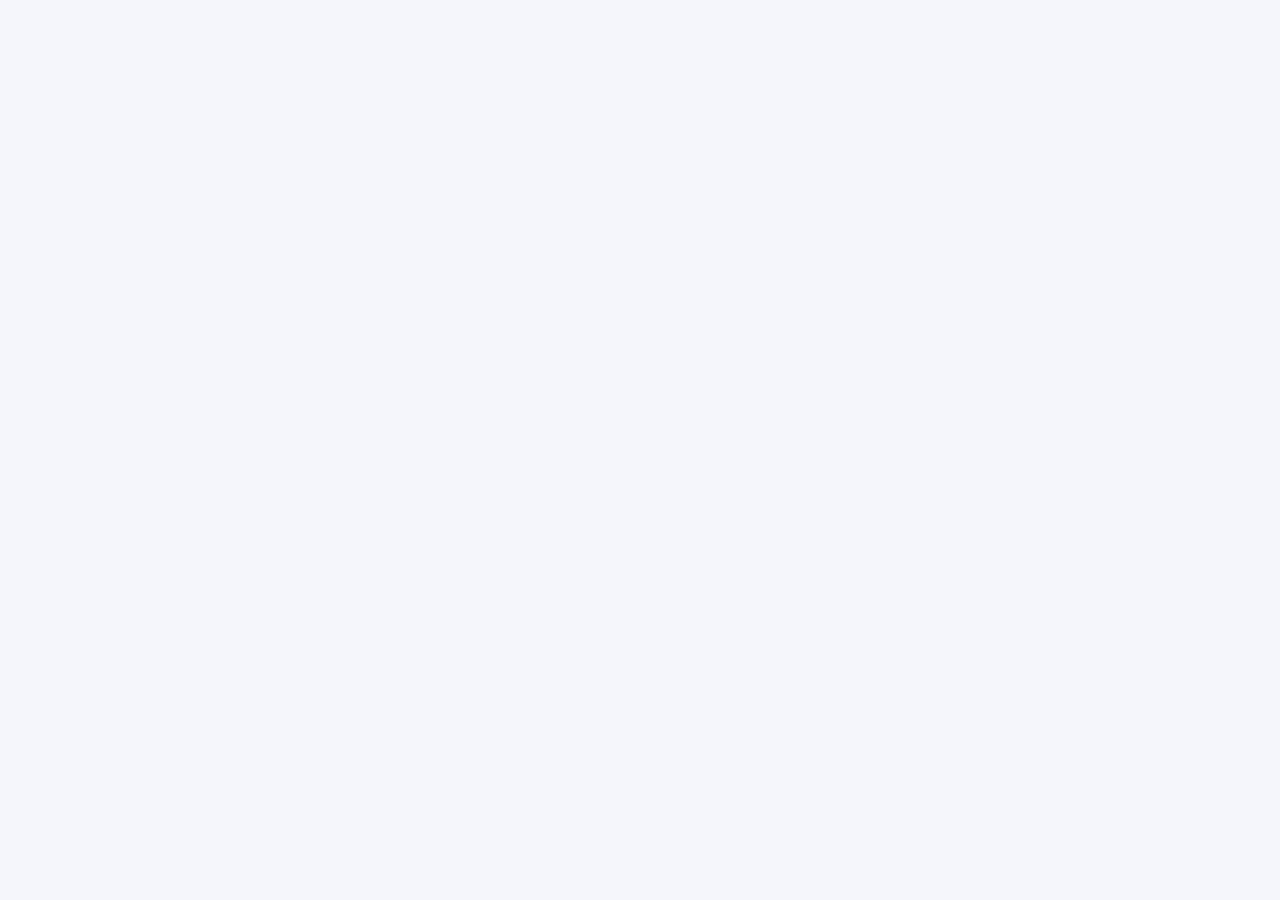
==== commit 2fb7effa: "Add meta description to index.html Added a meta description for SEO optimization." ====
--- a/index.html
+++ b/index.html
@@ -3,667 +3,11 @@
 <head>
     <meta charset="UTF-8">
     <meta name="viewport" content="width=device-width, initial-scale=1.0">
-    <title>Meeting — Meet. Talk. Connect.</title>
+
+    <meta name="description"
+          content="Meeting Wesley — Meet people, share ideas and join meaningful conversations.">
+
+    <title>Meeting Wesley — Meet. Talk. Connect.</title>
+
     <link rel="stylesheet" href="style.css">
-</head>
-
-<body>
-
-    <!-- =========================
-         TOP NAVBAR
-    ========================== -->
-    <header class="navbar">
-
-        <div class="logo-area">
-            <div class="logo-mark">M</div>
-
-            <div>
-                <div class="logo-text">Meeting</div>
-                <div class="logo-subtitle">Meet. Talk. Connect.</div>
-            </div>
-        </div>
-
-        <div class="search-box">
-            <span>⌕</span>
-            <input
-                type="text"
-                id="searchInput"
-                placeholder="Search people, rooms or interests..."
-            >
-        </div>
-
-        <div class="navbar-actions">
-
-            <button class="round-btn" id="themeBtn" title="Change theme">
-                🌙
-            </button>
-
-            <button class="round-btn notification-button" id="notificationBtn" title="Notifications">
-                🔔
-                <span class="notification-count" id="notificationCount">3</span>
-            </button>
-
-            <div class="nav-user">
-                <div class="mini-avatar">Y</div>
-                <div class="nav-user-text">
-                    <strong id="navUsername">You</strong>
-                    <span>Online</span>
-                </div>
-            </div>
-
-        </div>
-
-    </header>
-
-
-    <!-- =========================
-         APP LAYOUT
-    ========================== -->
-    <div class="app-layout">
-
-        <!-- =========================
-             SIDEBAR
-        ========================== -->
-        <aside class="sidebar">
-
-            <button class="create-btn" id="createMeetingBtn">
-                <span>＋</span>
-                Create Meeting
-            </button>
-
-            <div class="menu">
-
-                <button class="menu-item active" data-section="home">
-                    <span>🏠</span>
-                    <span>Home</span>
-                </button>
-
-                <button class="menu-item" data-section="people">
-                    <span>👤</span>
-                    <span>People</span>
-                </button>
-
-                <button class="menu-item" data-section="chat">
-                    <span>💬</span>
-                    <span>Chat</span>
-                    <span class="menu-badge" id="messageBadge">4</span>
-                </button>
-
-                <button class="menu-item" data-section="rooms">
-                    <span>🌍</span>
-                    <span>Rooms</span>
-                </button>
-
-                <button class="menu-item" data-section="notifications">
-                    <span>🔔</span>
-                    <span>Notifications</span>
-                </button>
-
-                <button class="menu-item" data-section="saved">
-                    <span>❤️</span>
-                    <span>Saved</span>
-                </button>
-
-            </div>
-
-
-            <div class="sidebar-heading">
-                YOUR ROOMS
-            </div>
-
-            <div id="yourRooms"></div>
-
-
-            <div class="sidebar-footer">
-
-                <div class="help-card">
-                    <div class="help-circle">?</div>
-
-                    <div>
-                        <strong>Meeting Tips</strong>
-                        <p>Be kind. Start conversations. Have fun.</p>
-                    </div>
-                </div>
-
-            </div>
-
-        </aside>
-
-
-        <!-- =========================
-             MAIN CONTENT
-        ========================== -->
-        <main class="main-content">
-
-            <!-- HOME SECTION -->
-            <section class="page-section active-section" id="homeSection">
-
-                <!-- HERO -->
-                <div class="hero">
-
-                    <div class="hero-glow glow-one"></div>
-                    <div class="hero-glow glow-two"></div>
-
-                    <div class="hero-content">
-
-                        <div class="live-pill">
-                            <span class="live-dot"></span>
-                            1,248 people are meeting right now
-                        </div>
-
-                        <h1>
-                            Meet new people.<br>
-                            <span>Start something real.</span>
-                        </h1>
-
-                        <p>
-                            Discover people, join conversations,
-                            enter interesting rooms and create your own space.
-                        </p>
-
-                        <div class="hero-actions">
-
-                            <button class="hero-primary" id="heroPeopleBtn">
-                                Explore People
-                            </button>
-
-                            <button class="hero-secondary" id="heroRoomsBtn">
-                                Explore Rooms
-                            </button>
-
-                        </div>
-
-                    </div>
-
-                    <div class="hero-side">
-
-                        <div class="floating-card floating-card-one">
-                            <div class="floating-avatar avatar-purple">S</div>
-                            <div>
-                                <strong>Sophia</strong>
-                                <span>Just joined Creative Minds</span>
-                            </div>
-                            <span class="tiny-online"></span>
-                        </div>
-
-                        <div class="floating-card floating-card-two">
-                            <div class="floating-icon">💬</div>
-                            <div>
-                                <strong>142 messages</strong>
-                                <span>being shared right now</span>
-                            </div>
-                        </div>
-
-                    </div>
-
-                </div>
-
-
-                <!-- STATS -->
-                <div class="stats-grid">
-
-                    <div class="stat-card">
-                        <div class="stat-icon purple-icon">👥</div>
-                        <div>
-                            <strong>12.4K</strong>
-                            <span>Members</span>
-                        </div>
-                    </div>
-
-                    <div class="stat-card">
-                        <div class="stat-icon green-icon">🟢</div>
-                        <div>
-                            <strong>1,248</strong>
-                            <span>Online now</span>
-                        </div>
-                    </div>
-
-                    <div class="stat-card">
-                        <div class="stat-icon orange-icon">🌍</div>
-                        <div>
-                            <strong>86</strong>
-                            <span>Live rooms</span>
-                        </div>
-                    </div>
-
-                    <div class="stat-card">
-                        <div class="stat-icon pink-icon">💬</div>
-                        <div>
-                            <strong>342</strong>
-                            <span>Active chats</span>
-                        </div>
-                    </div>
-
-                </div>
-
-
-                <!-- PEOPLE PREVIEW -->
-                <div class="section-block" id="peopleBlock">
-
-                    <div class="section-header">
-                        <div>
-                            <h2>People you may like</h2>
-                            <p>Interesting people are already here.</p>
-                        </div>
-
-                        <button class="link-button" data-go="people">
-                            See all →
-                        </button>
-                    </div>
-
-                    <div class="people-grid" id="homePeopleGrid"></div>
-
-                </div>
-
-
-                <!-- ROOMS PREVIEW -->
-                <div class="section-block" id="roomsBlock">
-
-                    <div class="section-header">
-                        <div>
-                            <h2>Popular rooms</h2>
-                            <p>Jump into a conversation.</p>
-                        </div>
-
-                        <button class="link-button" data-go="rooms">
-                            See all →
-                        </button>
-                    </div>
-
-                    <div class="rooms-grid" id="homeRoomsGrid"></div>
-
-                </div>
-
-            </section>
-
-
-            <!-- PEOPLE SECTION -->
-            <section class="page-section" id="peopleSection">
-
-                <div class="large-page-header">
-                    <div>
-                        <div class="eyebrow">👤 PEOPLE</div>
-                        <h1>Find your people</h1>
-                        <p>Discover new profiles and start a connection.</p>
-                    </div>
-
-                    <div class="people-online-pill">
-                        <span></span>
-                        1,248 online
-                    </div>
-                </div>
-
-                <div class="filter-row">
-
-                    <button class="filter-btn active-filter" data-filter="all">
-                        Everyone
-                    </button>
-
-                    <button class="filter-btn" data-filter="online">
-                        🟢 Online
-                    </button>
-
-                    <button class="filter-btn" data-filter="new">
-                        ✨ New
-                    </button>
-
-                    <button class="filter-btn" data-filter="friends">
-                        ❤️ Connected
-                    </button>
-
-                </div>
-
-                <div class="people-full-grid" id="peopleFullGrid"></div>
-
-            </section>
-
-
-            <!-- CHAT SECTION -->
-            <section class="page-section" id="chatSection">
-
-                <div class="chat-page">
-
-                    <div class="conversation-list">
-
-                        <div class="chat-list-header">
-                            <div>
-                                <div class="eyebrow">💬 CHAT</div>
-                                <h2>Messages</h2>
-                            </div>
-
-                            <button class="small-action-btn" id="newChatBtn">
-                                ＋
-                            </button>
-                        </div>
-
-                        <div class="conversation-search">
-                            <input
-                                type="text"
-                                id="chatSearchInput"
-                                placeholder="Search chats..."
-                            >
-                        </div>
-
-                        <div id="conversationList"></div>
-
-                    </div>
-
-
-                    <div class="chat-main">
-
-                        <div class="chat-main-header">
-
-                            <div class="chat-contact">
-                                <div class="chat-avatar" id="chatAvatar">E</div>
-
-                                <div>
-                                    <strong id="chatPersonName">Emma</strong>
-                                    <span id="chatPersonStatus">🟢 Online now</span>
-                                </div>
-                            </div>
-
-                            <div class="chat-header-actions">
-                                <button>📞</button>
-                                <button>📹</button>
-                                <button>•••</button>
-                            </div>
-
-                        </div>
-
-                        <div class="chat-messages" id="chatMessages"></div>
-
-                        <form class="chat-form" id="chatForm">
-
-                            <button type="button" class="chat-tool" id="emojiBtn">
-                                😊
-                            </button>
-
-                            <input
-                                type="text"
-                                id="chatInput"
-                                placeholder="Write a message..."
-                                autocomplete="off"
-                            >
-
-                            <button type="button" class="chat-tool">
-                                📎
-                            </button>
-
-                            <button type="submit" class="send-btn">
-                                ➤
-                            </button>
-
-                        </form>
-
-                    </div>
-
-                </div>
-
-            </section>
-
-
-            <!-- ROOMS SECTION -->
-            <section class="page-section" id="roomsSection">
-
-                <div class="large-page-header">
-                    <div>
-                        <div class="eyebrow">🌍 ROOMS</div>
-                        <h1>Find a room</h1>
-                        <p>Join a live conversation about something you enjoy.</p>
-                    </div>
-
-                    <button class="header-create-btn" id="roomsCreateBtn">
-                        ＋ Create Room
-                    </button>
-                </div>
-
-                <div class="category-row">
-
-                    <button class="category-btn active-category" data-category="all">
-                        All
-                    </button>
-
-                    <button class="category-btn" data-category="music">
-                        🎵 Music
-                    </button>
-
-                    <button class="category-btn" data-category="gaming">
-                        🎮 Gaming
-                    </button>
-
-                    <button class="category-btn" data-category="education">
-                        📚 Education
-                    </button>
-
-                    <button class="category-btn" data-category="travel">
-                        ✈️ Travel
-                    </button>
-
-                    <button class="category-btn" data-category="art">
-                        🎨 Art
-                    </button>
-
-                </div>
-
-                <div class="rooms-full-grid" id="roomsFullGrid"></div>
-
-            </section>
-
-
-            <!-- NOTIFICATIONS SECTION -->
-            <section class="page-section" id="notificationsSection">
-
-                <div class="large-page-header">
-                    <div>
-                        <div class="eyebrow">🔔 ACTIVITY</div>
-                        <h1>Notifications</h1>
-                        <p>See what's happening around your account.</p>
-                    </div>
-
-                    <button class="header-create-btn" id="markAllReadBtn">
-                        Mark all read
-                    </button>
-                </div>
-
-                <div class="notification-list" id="notificationList"></div>
-
-            </section>
-
-
-            <!-- SAVED SECTION -->
-            <section class="page-section" id="savedSection">
-
-                <div class="large-page-header">
-                    <div>
-                        <div class="eyebrow">❤️ SAVED</div>
-                        <h1>Your saved rooms</h1>
-                        <p>Keep interesting conversations close.</p>
-                    </div>
-                </div>
-
-                <div class="rooms-full-grid" id="savedRoomsGrid"></div>
-
-                <div class="empty-state hidden" id="savedEmpty">
-                    <div>♡</div>
-                    <h3>Nothing saved yet</h3>
-                    <p>Tap the heart on a room to save it here.</p>
-                </div>
-
-            </section>
-
-        </main>
-
-    </div>
-
-
-    <!-- =========================
-         CHAT POPUP
-    ========================== -->
-    <div class="mini-chat hidden" id="miniChat">
-
-        <div class="mini-chat-header">
-
-            <div>
-                <strong id="miniChatTitle">Meeting Chat</strong>
-                <span>Live conversation</span>
-            </div>
-
-            <button id="closeMiniChat">×</button>
-
-        </div>
-
-        <div class="mini-chat-body" id="miniChatBody">
-
-            <div class="mini-message">
-                <div class="mini-message-avatar">D</div>
-
-                <div>
-                    <small>Daniel</small>
-                    <p>Hey everyone! 👋</p>
-                </div>
-            </div>
-
-            <div class="mini-message">
-                <div class="mini-message-avatar">E</div>
-
-                <div>
-                    <small>Emma</small>
-                    <p>Nice meeting you all!</p>
-                </div>
-            </div>
-
-        </div>
-
-        <form class="mini-chat-form" id="miniChatForm">
-
-            <input
-                type="text"
-                id="miniChatInput"
-                placeholder="Say something..."
-                autocomplete="off"
-            >
-
-            <button type="submit">➤</button>
-
-        </form>
-
-    </div>
-
-
-    <!-- =========================
-         CREATE ROOM MODAL
-    ========================== -->
-    <div class="modal hidden" id="createModal">
-
-        <div class="modal-card">
-
-            <button class="modal-close" id="closeCreateModal">×</button>
-
-            <div class="eyebrow">➕ NEW ROOM</div>
-
-            <h2>Create a Meeting</h2>
-            <p>Give people a reason to join you.</p>
-
-            <form id="createRoomForm">
-
-                <label for="roomName">Room name</label>
-                <input
-                    type="text"
-                    id="roomName"
-                    placeholder="Example: Late Night Ideas"
-                    required
-                >
-
-                <label for="roomDescription">Description</label>
-                <textarea
-                    id="roomDescription"
-                    rows="4"
-                    placeholder="What are people going to talk about?"
-                ></textarea>
-
-                <label for="roomCategory">Category</label>
-                <select id="roomCategory">
-                    <option value="general">💬 General</option>
-                    <option value="music">🎵 Music</option>
-                    <option value="gaming">🎮 Gaming</option>
-                    <option value="education">📚 Education</option>
-                    <option value="travel">✈️ Travel</option>
-                    <option value="art">🎨 Art</option>
-                </select>
-
-                <button class="submit-create" type="submit">
-                    Create Meeting
-                </button>
-
-            </form>
-
-        </div>
-
-    </div>
-
-
-    <!-- =========================
-         PROFILE POPUP
-    ========================== -->
-    <div class="modal hidden" id="profileModal">
-
-        <div class="profile-card">
-
-            <button class="modal-close" id="closeProfileModal">×</button>
-
-            <div class="profile-cover"></div>
-
-            <div class="profile-photo" id="profilePhoto">E</div>
-
-            <div class="profile-content">
-
-                <div class="profile-status">
-                    <span></span>
-                    Online
-                </div>
-
-                <h2 id="profileName">Emma</h2>
-
-                <p id="profileBio">
-                    Photography lover, traveler and storyteller.
-                </p>
-
-                <div class="profile-tags" id="profileTags"></div>
-
-                <div class="profile-meta" id="profileMeta"></div>
-
-                <div class="profile-actions">
-
-                    <button class="profile-connect" id="profileConnectBtn">
-                        Connect
-                    </button>
-
-                    <button class="profile-message" id="profileMessageBtn">
-                        💬 Message
-                    </button>
-
-                </div>
-
-            </div>
-
-        </div>
-
-    </div>
-
-
-    <!-- =========================
-         TOAST
-    ========================== -->
-    <div class="toast hidden" id="toast">
-        <div class="toast-icon">✓</div>
-
-        <div>
-            <strong id="toastTitle">Meeting</strong>
-            <p id="toastMessage">Done</p>
-        </div>
-    </div>
-
-
-    <script src="script.js"></script>
-</body>
-</html>
+</
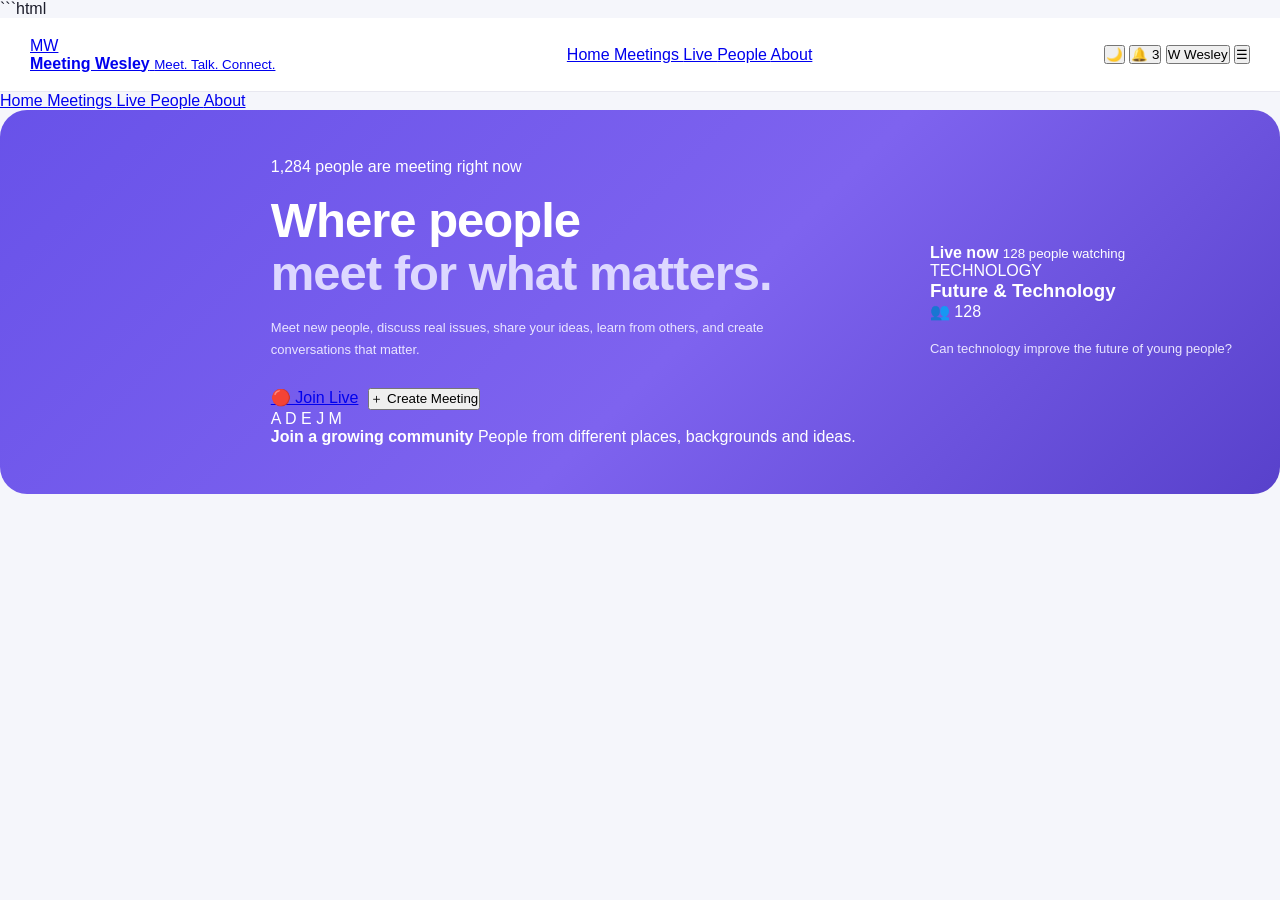
==== commit d0ad08dd: "Refactor index.html with updated meta and structure Updated the HTML structure and improved the desc" ====
--- a/index.html
+++ b/index.html
@@ -1,13 +1,310 @@
+```html
 <!DOCTYPE html>
 <html lang="en">
 <head>
     <meta charset="UTF-8">
     <meta name="viewport" content="width=device-width, initial-scale=1.0">
 
-    <meta name="description"
-          content="Meeting Wesley — Meet people, share ideas and join meaningful conversations.">
-
     <title>Meeting Wesley — Meet. Talk. Connect.</title>
 
+    <meta
+        name="description"
+        content="Meeting Wesley is a place where people meet, discuss important issues, share ideas and connect."
+    >
+
     <link rel="stylesheet" href="style.css">
-</
+</head>
+
+<body>
+
+    <!-- =========================
+         NAVIGATION
+    ========================== -->
+
+    <header class="navbar">
+
+        <a href="index.html" class="brand">
+
+            <div class="brand-logo">
+                MW
+            </div>
+
+            <div class="brand-info">
+                <strong>Meeting Wesley</strong>
+                <small>Meet. Talk. Connect.</small>
+            </div>
+
+        </a>
+
+
+        <nav class="nav-links">
+
+            <a href="index.html" class="active">
+                Home
+            </a>
+
+            <a href="#meetings">
+                Meetings
+            </a>
+
+            <a href="live.html">
+                Live
+            </a>
+
+            <a href="#people">
+                People
+            </a>
+
+            <a href="#about">
+                About
+            </a>
+
+        </nav>
+
+
+        <div class="nav-actions">
+
+            <button
+                class="icon-btn"
+                id="themeToggle"
+                title="Change theme">
+                🌙
+            </button>
+
+            <button
+                class="icon-btn notification-btn"
+                id="notificationBtn"
+                title="Notifications">
+
+                🔔
+
+                <span class="notification-badge">
+                    3
+                </span>
+
+            </button>
+
+
+            <button
+                class="profile-btn"
+                id="profileBtn">
+
+                <span class="profile-avatar">
+                    W
+                </span>
+
+                <span>
+                    Wesley
+                </span>
+
+            </button>
+
+
+            <button
+                class="mobile-menu-btn"
+                id="mobileMenuBtn"
+                aria-label="Open menu">
+                ☰
+            </button>
+
+        </div>
+
+    </header>
+
+
+    <!-- =========================
+         MOBILE NAVIGATION
+    ========================== -->
+
+    <div
+        class="mobile-nav"
+        id="mobileNav">
+
+        <a href="index.html">
+            Home
+        </a>
+
+        <a href="#meetings">
+            Meetings
+        </a>
+
+        <a href="live.html">
+            Live
+        </a>
+
+        <a href="#people">
+            People
+        </a>
+
+        <a href="#about">
+            About
+        </a>
+
+    </div>
+
+
+    <!-- =========================
+         HERO
+    ========================== -->
+
+    <main>
+
+        <section class="hero">
+
+            <div class="hero-shape hero-shape-one"></div>
+            <div class="hero-shape hero-shape-two"></div>
+            <div class="hero-shape hero-shape-three"></div>
+
+
+            <div class="hero-content">
+
+                <div class="hero-live-status">
+
+                    <span class="hero-pulse"></span>
+
+                    <span>
+                        1,284 people are meeting right now
+                    </span>
+
+                </div>
+
+
+                <h1>
+                    Where people<br>
+                    <span>meet for what matters.</span>
+                </h1>
+
+
+                <p>
+                    Meet new people, discuss real issues,
+                    share your ideas, learn from others,
+                    and create conversations that matter.
+                </p>
+
+
+                <div class="hero-actions">
+
+                    <a
+                        href="live.html"
+                        class="btn btn-primary">
+
+                        🔴
+                        Join Live
+
+                    </a>
+
+
+                    <button
+                        class="btn btn-secondary"
+                        id="createMeetingBtn">
+
+                        ＋
+                        Create Meeting
+
+                    </button>
+
+                </div>
+
+
+                <div class="hero-community">
+
+                    <div class="avatar-stack">
+
+                        <span class="stack-avatar stack-one">
+                            A
+                        </span>
+
+                        <span class="stack-avatar stack-two">
+                            D
+                        </span>
+
+                        <span class="stack-avatar stack-three">
+                            E
+                        </span>
+
+                        <span class="stack-avatar stack-four">
+                            J
+                        </span>
+
+                        <span class="stack-avatar stack-five">
+                            M
+                        </span>
+
+                    </div>
+
+
+                    <div>
+
+                        <strong>
+                            Join a growing community
+                        </strong>
+
+                        <span>
+                            People from different places,
+                            backgrounds and ideas.
+                        </span>
+
+                    </div>
+
+                </div>
+
+            </div>
+
+
+            <!-- HERO LIVE PREVIEW -->
+
+            <div class="hero-preview">
+
+                <div class="preview-notification">
+
+                    <span class="mini-live-dot"></span>
+
+                    <div>
+                        <strong>
+                            Live now
+                        </strong>
+
+                        <small>
+                            128 people watching
+                        </small>
+                    </div>
+
+                </div>
+
+
+                <div class="live-preview-card">
+
+                    <div class="preview-top">
+
+                        <div>
+
+                            <span class="preview-category">
+                                TECHNOLOGY
+                            </span>
+
+                            <h3>
+                                Future & Technology
+                            </h3>
+
+                        </div>
+
+
+                        <span class="watchers">
+                            👥 128
+                        </span>
+
+                    </div>
+
+
+                    <p>
+                        Can technology improve the future
+                        of young people?
+                    </p>
+
+
+                    <div class="preview-speakers">
+
+                        <div class="preview-speaker">
+
+                            <span class="speaker
+```
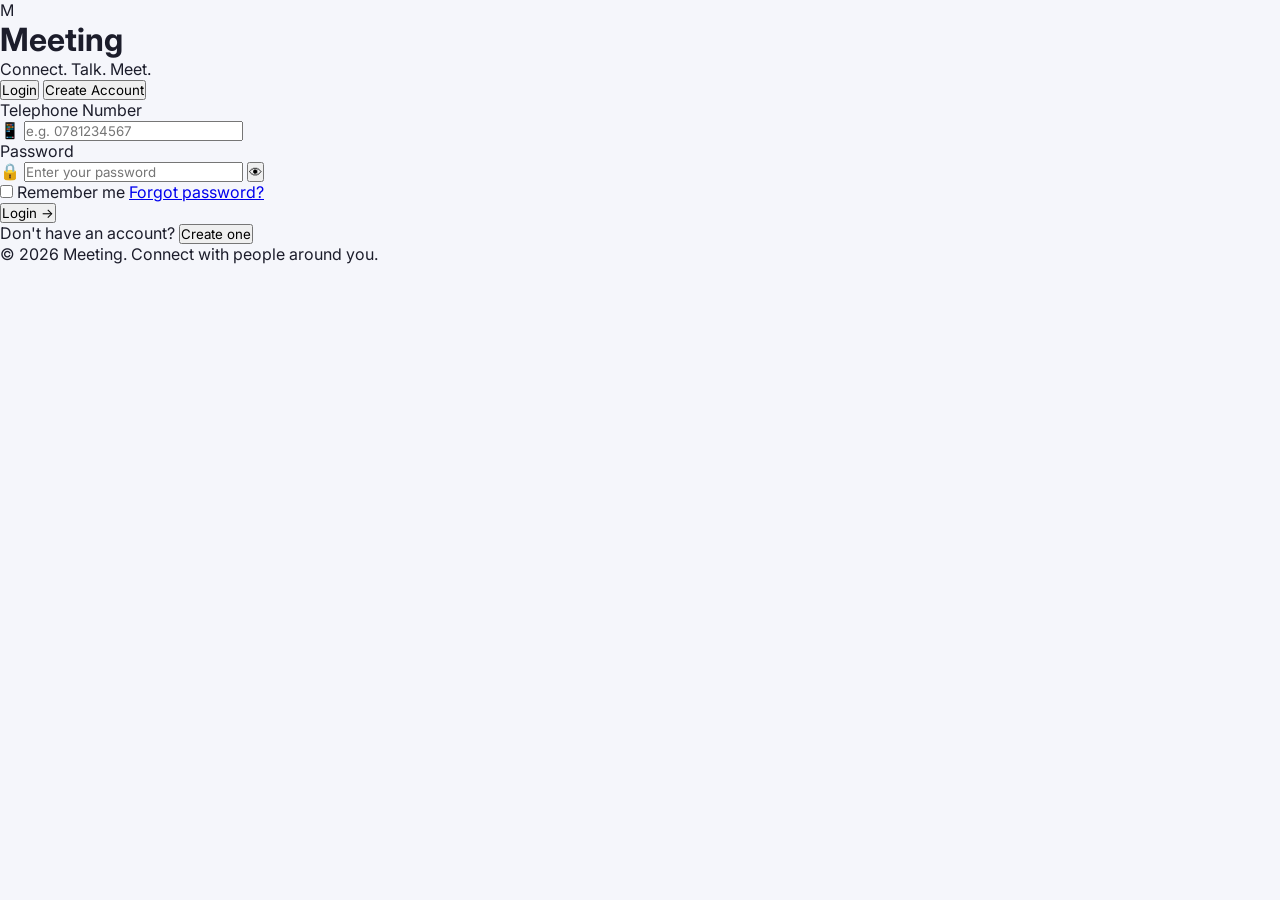
==== commit 61fe9f59: "Revise index.html for login page layout Updated the index.html file to change the title and structur" ====
--- a/index.html
+++ b/index.html
@@ -1,310 +1,193 @@
-```html
 <!DOCTYPE html>
 <html lang="en">
 <head>
     <meta charset="UTF-8">
     <meta name="viewport" content="width=device-width, initial-scale=1.0">
+    <title>Meeting | Login</title>
 
-    <title>Meeting Wesley — Meet. Talk. Connect.</title>
+    <!-- Google Font -->
+    <link rel="preconnect" href="https://fonts.googleapis.com">
+    <link rel="preconnect" href="https://fonts.gstatic.com" crossorigin>
+    <link href="https://fonts.googleapis.com/css2?family=Inter:wght@400;500;600;700;800&display=swap" rel="stylesheet">
 
-    <meta
-        name="description"
-        content="Meeting Wesley is a place where people meet, discuss important issues, share ideas and connect."
-    >
-
+    <!-- CSS -->
     <link rel="stylesheet" href="style.css">
 </head>
 
 <body>
 
-    <!-- =========================
-         NAVIGATION
-    ========================== -->
+    <div class="background">
+        <div class="circle circle-one"></div>
+        <div class="circle circle-two"></div>
+        <div class="circle circle-three"></div>
+    </div>
 
-    <header class="navbar">
+    <main class="auth-container">
 
-        <a href="index.html" class="brand">
+        <!-- Logo / Brand -->
+        <div class="brand">
+            <div class="brand-icon">M</div>
+            <h1>Meeting</h1>
+            <p>Connect. Talk. Meet.</p>
+        </div>
 
-            <div class="brand-logo">
-                MW
+        <div class="auth-card">
+
+            <!-- Tabs -->
+            <div class="tabs">
+                <button class="tab active" id="loginTab">Login</button>
+                <button class="tab" id="signupTab">Create Account</button>
             </div>
 
-            <div class="brand-info">
-                <strong>Meeting Wesley</strong>
-                <small>Meet. Talk. Connect.</small>
-            </div>
+            <!-- Message -->
+            <div id="message" class="message"></div>
 
-        </a>
+            <!-- LOGIN FORM -->
+            <form id="loginForm" class="auth-form">
+
+                <div class="input-group">
+                    <label for="loginPhone">Telephone Number</label>
+                    <div class="input-box">
+                        <span class="input-icon">📱</span>
+                        <input
+                            type="tel"
+                            id="loginPhone"
+                            placeholder="e.g. 0781234567"
+                            required
+                        >
+                    </div>
+                </div>
+
+                <div class="input-group">
+                    <label for="loginPassword">Password</label>
+                    <div class="input-box">
+                        <span class="input-icon">🔒</span>
+                        <input
+                            type="password"
+                            id="loginPassword"
+                            placeholder="Enter your password"
+                            required
+                        >
+                        <button type="button" class="toggle-password" data-target="loginPassword">
+                            👁
+                        </button>
+                    </div>
+                </div>
+
+                <div class="form-options">
+                    <label class="remember">
+                        <input type="checkbox" id="rememberMe">
+                        <span>Remember me</span>
+                    </label>
+
+                    <a href="#" id="forgotPassword">Forgot password?</a>
+                </div>
+
+                <button type="submit" class="main-button">
+                    Login
+                    <span>→</span>
+                </button>
+
+                <div class="switch-text">
+                    Don't have an account?
+                    <button type="button" id="goSignup">Create one</button>
+                </div>
+
+            </form>
 
 
-        <nav class="nav-links">
+            <!-- SIGN UP FORM -->
+            <form id="signupForm" class="auth-form hidden">
 
-            <a href="index.html" class="active">
-                Home
-            </a>
+                <div class="input-group">
+                    <label for="signupName">Full Name</label>
+                    <div class="input-box">
+                        <span class="input-icon">👤</span>
+                        <input
+                            type="text"
+                            id="signupName"
+                            placeholder="Enter your full name"
+                            required
+                        >
+                    </div>
+                </div>
 
-            <a href="#meetings">
-                Meetings
-            </a>
+                <div class="input-group">
+                    <label for="signupPhone">Telephone Number</label>
+                    <div class="input-box">
+                        <span class="input-icon">📱</span>
+                        <input
+                            type="tel"
+                            id="signupPhone"
+                            placeholder="e.g. 0781234567"
+                            required
+                        >
+                    </div>
+                </div>
 
-            <a href="live.html">
-                Live
-            </a>
+                <div class="input-group">
+                    <label for="signupPassword">Password</label>
+                    <div class="input-box">
+                        <span class="input-icon">🔒</span>
+                        <input
+                            type="password"
+                            id="signupPassword"
+                            placeholder="Create a password"
+                            required
+                        >
+                        <button type="button" class="toggle-password" data-target="signupPassword">
+                            👁
+                        </button>
+                    </div>
+                </div>
 
-            <a href="#people">
-                People
-            </a>
+                <div class="input-group">
+                    <label for="confirmPassword">Confirm Password</label>
+                    <div class="input-box">
+                        <span class="input-icon">🔐</span>
+                        <input
+                            type="password"
+                            id="confirmPassword"
+                            placeholder="Repeat your password"
+                            required
+                        >
+                        <button type="button" class="toggle-password" data-target="confirmPassword">
+                            👁
+                        </button>
+                    </div>
+                </div>
 
-            <a href="#about">
-                About
-            </a>
+                <div class="terms">
+                    <label>
+                        <input type="checkbox" id="terms" required>
+                        <span>
+                            I agree to the <a href="#">Terms & Conditions</a>
+                        </span>
+                    </label>
+                </div>
 
-        </nav>
+                <button type="submit" class="main-button">
+                    Create Account
+                    <span>→</span>
+                </button>
 
+                <div class="switch-text">
+                    Already have an account?
+                    <button type="button" id="goLogin">Login</button>
+                </div>
 
-        <div class="nav-actions">
-
-            <button
-                class="icon-btn"
-                id="themeToggle"
-                title="Change theme">
-                🌙
-            </button>
-
-            <button
-                class="icon-btn notification-btn"
-                id="notificationBtn"
-                title="Notifications">
-
-                🔔
-
-                <span class="notification-badge">
-                    3
-                </span>
-
-            </button>
-
-
-            <button
-                class="profile-btn"
-                id="profileBtn">
-
-                <span class="profile-avatar">
-                    W
-                </span>
-
-                <span>
-                    Wesley
-                </span>
-
-            </button>
-
-
-            <button
-                class="mobile-menu-btn"
-                id="mobileMenuBtn"
-                aria-label="Open menu">
-                ☰
-            </button>
+            </form>
 
         </div>
 
-    </header>
+        <footer>
+            © 2026 Meeting. Connect with people around you.
+        </footer>
 
+    </main>
 
-    <!-- =========================
-         MOBILE NAVIGATION
-    ========================== -->
+    <!-- JavaScript -->
+    <script src="script.js"></script>
 
-    <div
-        class="mobile-nav"
-        id="mobileNav">
-
-        <a href="index.html">
-            Home
-        </a>
-
-        <a href="#meetings">
-            Meetings
-        </a>
-
-        <a href="live.html">
-            Live
-        </a>
-
-        <a href="#people">
-            People
-        </a>
-
-        <a href="#about">
-            About
-        </a>
-
-    </div>
-
-
-    <!-- =========================
-         HERO
-    ========================== -->
-
-    <main>
-
-        <section class="hero">
-
-            <div class="hero-shape hero-shape-one"></div>
-            <div class="hero-shape hero-shape-two"></div>
-            <div class="hero-shape hero-shape-three"></div>
-
-
-            <div class="hero-content">
-
-                <div class="hero-live-status">
-
-                    <span class="hero-pulse"></span>
-
-                    <span>
-                        1,284 people are meeting right now
-                    </span>
-
-                </div>
-
-
-                <h1>
-                    Where people<br>
-                    <span>meet for what matters.</span>
-                </h1>
-
-
-                <p>
-                    Meet new people, discuss real issues,
-                    share your ideas, learn from others,
-                    and create conversations that matter.
-                </p>
-
-
-                <div class="hero-actions">
-
-                    <a
-                        href="live.html"
-                        class="btn btn-primary">
-
-                        🔴
-                        Join Live
-
-                    </a>
-
-
-                    <button
-                        class="btn btn-secondary"
-                        id="createMeetingBtn">
-
-                        ＋
-                        Create Meeting
-
-                    </button>
-
-                </div>
-
-
-                <div class="hero-community">
-
-                    <div class="avatar-stack">
-
-                        <span class="stack-avatar stack-one">
-                            A
-                        </span>
-
-                        <span class="stack-avatar stack-two">
-                            D
-                        </span>
-
-                        <span class="stack-avatar stack-three">
-                            E
-                        </span>
-
-                        <span class="stack-avatar stack-four">
-                            J
-                        </span>
-
-                        <span class="stack-avatar stack-five">
-                            M
-                        </span>
-
-                    </div>
-
-
-                    <div>
-
-                        <strong>
-                            Join a growing community
-                        </strong>
-
-                        <span>
-                            People from different places,
-                            backgrounds and ideas.
-                        </span>
-
-                    </div>
-
-                </div>
-
-            </div>
-
-
-            <!-- HERO LIVE PREVIEW -->
-
-            <div class="hero-preview">
-
-                <div class="preview-notification">
-
-                    <span class="mini-live-dot"></span>
-
-                    <div>
-                        <strong>
-                            Live now
-                        </strong>
-
-                        <small>
-                            128 people watching
-                        </small>
-                    </div>
-
-                </div>
-
-
-                <div class="live-preview-card">
-
-                    <div class="preview-top">
-
-                        <div>
-
-                            <span class="preview-category">
-                                TECHNOLOGY
-                            </span>
-
-                            <h3>
-                                Future & Technology
-                            </h3>
-
-                        </div>
-
-
-                        <span class="watchers">
-                            👥 128
-                        </span>
-
-                    </div>
-
-
-                    <p>
-                        Can technology improve the future
-                        of young people?
-                    </p>
-
-
-                    <div class="preview-speakers">
-
-                        <div class="preview-speaker">
-
-                            <span class="speaker
-```
+</body>
+</html>
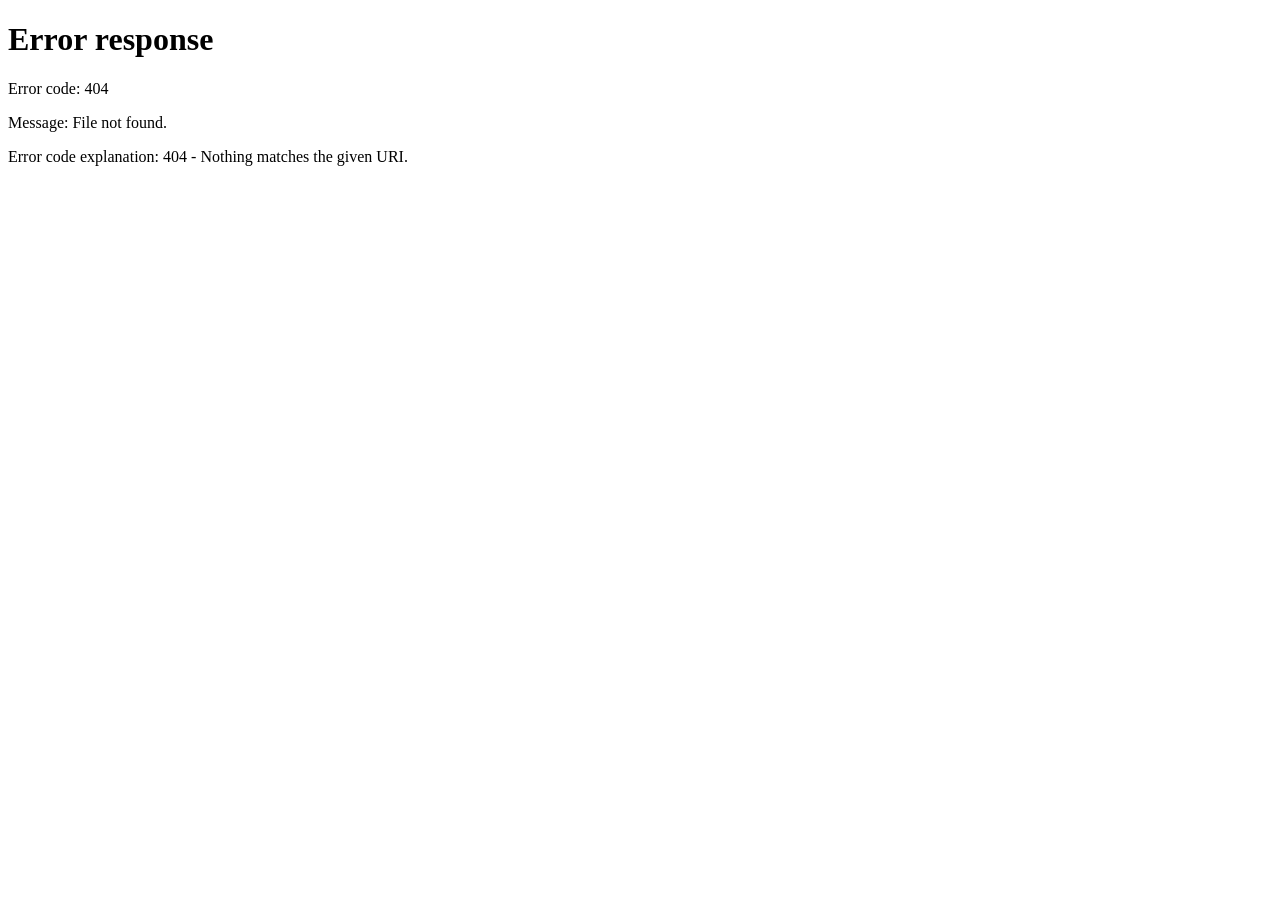
==== commit dd20c6f5: "Fix HTML formatting and structure" ====
--- a/index.html
+++ b/index.html
@@ -15,6 +15,7 @@
 </head>
 
 <body>
+    
 
     <div class="background">
         <div class="circle circle-one"></div>
--- a/style.css
+++ b/style.css
@@ -5,2212 +5,363 @@
 }
 
 :root {
-    --primary: #7057ef;
-    --primary-dark: #5840d5;
-    --primary-soft: #f1efff;
-
-    --bg: #f5f6fb;
-    --card: #ffffff;
-
-    --text: #1c1d2b;
-    --muted: #7d8093;
-    --border: #e8e8f0;
-
-    --green: #25c76f;
-    --red: #ef4e68;
-    --orange: #fa9a44;
-
-    --shadow: 0 12px 35px rgba(39, 42, 80, 0.08);
-    --shadow-heavy: 0 20px 60px rgba(35, 38, 75, 0.15);
-}
-
-body.dark {
-    --bg: #10111a;
-    --card: #181a25;
-    --text: #f4f4fa;
-    --muted: #9b9eb2;
-    --border: #292b38;
-    --primary-soft: #25213f;
-
-    --shadow: 0 12px 35px rgba(0, 0, 0, .25);
-    --shadow-heavy: 0 20px 60px rgba(0, 0, 0, .4);
+    --primary: #6c63ff;
+    --primary-dark: #5148e5;
+    --secondary: #00c6ff;
+    --dark: #12152c;
+    --text: #20243a;
+    --muted: #777b94;
+    --white: #ffffff;
+    --border: #e7e8f1;
+    --success: #1a9b62;
+    --error: #d93050;
 }
 
 body {
-    font-family: Inter, Arial, Helvetica, sans-serif;
-    background: var(--bg);
+    font-family: "Inter", sans-serif;
+    min-height: 100vh;
+    background: linear-gradient(135deg, #11142b, #28245d, #3b3176);
+    overflow-x: hidden;
     color: var(--text);
-    transition: background .25s, color .25s;
-}
-
-button,
-input,
-textarea,
-select {
+}
+
+.background {
+    position: fixed;
+    inset: 0;
+    overflow: hidden;
+    pointer-events: none;
+}
+
+.circle {
+    position: absolute;
+    border-radius: 50%;
+    filter: blur(2px);
+    opacity: 0.35;
+}
+
+.circle-one {
+    width: 350px;
+    height: 350px;
+    background: #7c4dff;
+    top: -130px;
+    left: -120px;
+}
+
+.circle-two {
+    width: 450px;
+    height: 450px;
+    background: #00c6ff;
+    right: -180px;
+    bottom: -170px;
+}
+
+.circle-three {
+    width: 200px;
+    height: 200px;
+    background: #ff4fd8;
+    top: 40%;
+    left: 55%;
+}
+
+.auth-container {
+    width: 100%;
+    min-height: 100vh;
+    display: flex;
+    flex-direction: column;
+    align-items: center;
+    justify-content: center;
+    padding: 30px 20px;
+    position: relative;
+    z-index: 2;
+}
+
+.brand {
+    text-align: center;
+    color: white;
+    margin-bottom: 22px;
+}
+
+.brand-icon {
+    width: 65px;
+    height: 65px;
+    margin: 0 auto 12px;
+    border-radius: 18px;
+    display: flex;
+    align-items: center;
+    justify-content: center;
+    font-size: 30px;
+    font-weight: 800;
+    background: linear-gradient(135deg, #7b61ff, #00c6ff);
+    box-shadow: 0 12px 35px rgba(0, 0, 0, 0.25);
+}
+
+.brand h1 {
+    font-size: 35px;
+    font-weight: 800;
+    letter-spacing: -1px;
+}
+
+.brand p {
+    margin-top: 5px;
+    color: rgba(255, 255, 255, 0.75);
+    font-size: 14px;
+}
+
+.auth-card {
+    width: 100%;
+    max-width: 460px;
+    background: rgba(255, 255, 255, 0.97);
+    border-radius: 24px;
+    padding: 30px;
+    box-shadow: 0 25px 80px rgba(0, 0, 0, 0.28);
+    backdrop-filter: blur(10px);
+}
+
+.tabs {
+    display: flex;
+    background: #f2f3f8;
+    border-radius: 13px;
+    padding: 5px;
+    margin-bottom: 25px;
+}
+
+.tab {
+    width: 50%;
+    border: none;
+    background: transparent;
+    padding: 13px 10px;
+    border-radius: 10px;
+    font-size: 14px;
+    font-weight: 700;
+    color: var(--muted);
+    cursor: pointer;
+    transition: all 0.25s ease;
+}
+
+.tab.active {
+    background: white;
+    color: var(--primary);
+    box-shadow: 0 4px 12px rgba(0, 0, 0, 0.08);
+}
+
+.auth-form {
+    animation: fadeIn 0.25s ease;
+}
+
+.hidden {
+    display: none;
+}
+
+.input-group {
+    margin-bottom: 18px;
+}
+
+.input-group label {
+    display: block;
+    font-size: 13px;
+    font-weight: 700;
+    margin-bottom: 8px;
+    color: #35394f;
+}
+
+.input-box {
+    display: flex;
+    align-items: center;
+    min-height: 53px;
+    border: 1.5px solid var(--border);
+    border-radius: 13px;
+    background: #fafbfe;
+    padding: 0 14px;
+    transition: all 0.2s ease;
+}
+
+.input-box:focus-within {
+    border-color: var(--primary);
+    background: white;
+    box-shadow: 0 0 0 4px rgba(108, 99, 255, 0.1);
+}
+
+.input-icon {
+    font-size: 18px;
+    margin-right: 10px;
+}
+
+.input-box input {
+    border: none;
+    outline: none;
+    background: transparent;
+    width: 100%;
+    height: 50px;
     font-family: inherit;
-}
-
-button {
-    cursor: pointer;
-}
-
-.hidden {
-    display: none !important;
-}
-
-
-/* =========================
-   NAVBAR
-========================= */
-
-.navbar {
-    height: 74px;
-    background: var(--card);
-    border-bottom: 1px solid var(--border);
-
-    display: flex;
-    align-items: center;
+    font-size: 14px;
+    color: var(--text);
+}
+
+.input-box input::placeholder {
+    color: #a0a3b5;
+}
+
+.toggle-password {
+    border: none;
+    background: none;
+    cursor: pointer;
+    font-size: 16px;
+    opacity: 0.65;
+    transition: 0.2s;
+}
+
+.toggle-password:hover {
+    opacity: 1;
+}
+
+.form-options {
+    display: flex;
     justify-content: space-between;
-
-    padding: 0 30px;
-
-    position: sticky;
-    top: 0;
-    z-index: 50;
-}
-
-.logo-area {
-    display: flex;
-    align-items: center;
-    gap: 11px;
-    min-width: 215px;
-}
-
-.logo-mark {
-    width: 42px;
-    height: 42px;
+    align-items: center;
+    margin: 3px 0 20px;
+    font-size: 12px;
+}
+
+.remember {
+    display: flex;
+    align-items: center;
+    gap: 7px;
+    color: var(--muted);
+    cursor: pointer;
+}
+
+.remember input,
+.terms input {
+    accent-color: var(--primary);
+}
+
+.form-options a,
+.terms a {
+    text-decoration: none;
+    color: var(--primary);
+    font-weight: 600;
+}
+
+.main-button {
+    width: 100%;
+    border: none;
+    min-height: 54px;
     border-radius: 13px;
-
-    display: flex;
+    background: linear-gradient(135deg, var(--primary), var(--secondary));
+    color: white;
+    font-family: inherit;
+    font-size: 15px;
+    font-weight: 800;
+    cursor: pointer;
+    display: flex;
+    align-items: center;
     justify-content: center;
-    align-items: center;
-
-    background: linear-gradient(135deg, #7c66f4, #5945dc);
-    color: white;
-
+    gap: 13px;
+    box-shadow: 0 10px 25px rgba(87, 81, 225, 0.28);
+    transition: transform 0.2s ease, box-shadow 0.2s ease;
+}
+
+.main-button span {
     font-size: 21px;
-    font-weight: 900;
-
-    box-shadow: 0 8px 20px rgba(112, 87, 239, .25);
-}
-
-.logo-text {
-    font-size: 19px;
-    font-weight: 900;
-}
-
-.logo-subtitle {
-    font-size: 9px;
+    transition: transform 0.2s ease;
+}
+
+.main-button:hover {
+    transform: translateY(-2px);
+    box-shadow: 0 15px 30px rgba(87, 81, 225, 0.35);
+}
+
+.main-button:hover span {
+    transform: translateX(4px);
+}
+
+.switch-text {
+    text-align: center;
+    margin-top: 20px;
     color: var(--muted);
-    margin-top: 2px;
-}
-
-.search-box {
-    width: 460px;
-    position: relative;
-}
-
-.search-box span {
-    position: absolute;
-    left: 14px;
-    top: 50%;
-    transform: translateY(-50%);
-    font-size: 19px;
-    color: var(--muted);
-}
-
-.search-box input {
-    width: 100%;
-    height: 42px;
-
-    background: var(--bg);
-    color: var(--text);
-
-    border: 1px solid var(--border);
-    border-radius: 13px;
-
-    outline: none;
-
-    padding: 0 15px 0 42px;
-
-    transition: .2s;
-}
-
-.search-box input:focus {
-    border-color: var(--primary);
-    background: var(--card);
-}
-
-.navbar-actions {
-    display: flex;
-    align-items: center;
-    gap: 11px;
-}
-
-.round-btn {
-    width: 39px;
-    height: 39px;
-
+    font-size: 13px;
+}
+
+.switch-text button {
+    border: none;
     background: transparent;
-    border: 1px solid var(--border);
-    color: var(--text);
-
-    border-radius: 12px;
-    position: relative;
-
-    font-size: 16px;
-}
-
-.round-btn:hover {
-    background: var(--primary-soft);
-}
-
-.notification-count {
-    position: absolute;
-    top: -5px;
-    right: -4px;
-
-    width: 17px;
-    height: 17px;
-
-    border-radius: 50%;
-
-    background: var(--red);
-    color: white;
-
-    display: flex;
-    justify-content: center;
-    align-items: center;
-
-    font-size: 9px;
-    font-weight: 800;
-}
-
-.nav-user {
-    margin-left: 4px;
-
-    display: flex;
-    align-items: center;
-    gap: 9px;
-}
-
-.mini-avatar {
-    width: 38px;
-    height: 38px;
-    border-radius: 50%;
-
-    background: linear-gradient(135deg, #5e75ec, #3f52bf);
-    color: white;
-
-    display: flex;
-    align-items: center;
-    justify-content: center;
-
-    font-weight: 800;
-}
-
-.nav-user-text strong {
-    display: block;
-    font-size: 12px;
-}
-
-.nav-user-text span {
-    color: var(--green);
-    font-size: 10px;
-}
-
-
-/* =========================
-   APP LAYOUT
-========================= */
-
-.app-layout {
-    min-height: calc(100vh - 74px);
-    display: flex;
-}
-
-.sidebar {
-    width: 255px;
-    background: var(--card);
-    border-right: 1px solid var(--border);
-
-    padding: 24px 15px;
-
-    display: flex;
-    flex-direction: column;
-
-    position: sticky;
-    top: 74px;
-    height: calc(100vh - 74px);
-}
-
-.create-btn {
-    border: none;
-    background: linear-gradient(135deg, var(--primary), var(--primary-dark));
-    color: white;
-
-    height: 45px;
-    border-radius: 13px;
-
-    font-size: 13px;
-    font-weight: 800;
-
-    box-shadow: 0 10px 22px rgba(112,87,239,.2);
-
-    transition: .2s;
-}
-
-.create-btn:hover {
-    transform: translateY(-2px);
-}
-
-.menu {
-    display: flex;
-    flex-direction: column;
-    gap: 4px;
-    margin-top: 23px;
-}
-
-.menu-item {
-    width: 100%;
-    min-height: 46px;
-
-    border: none;
-    background: transparent;
-
-    color: var(--muted);
-
-    display: flex;
-    align-items: center;
-    gap: 13px;
-
-    padding: 0 14px;
-
-    border-radius: 12px;
-
-    text-align: left;
-    font-size: 13px;
-}
-
-.menu-item:hover {
-    background: var(--primary-soft);
-    color: var(--primary);
-}
-
-.menu-item.active {
-    background: var(--primary-soft);
     color: var(--primary);
     font-weight: 800;
-}
-
-.menu-badge {
-    margin-left: auto;
-
-    background: var(--primary);
-    color: white;
-
-    min-width: 20px;
-    height: 19px;
-
-    display: flex;
-    align-items: center;
-    justify-content: center;
-
+    cursor: pointer;
+    font-family: inherit;
+    margin-left: 3px;
+}
+
+.terms {
+    margin-bottom: 19px;
+    font-size: 12px;
+    color: var(--muted);
+}
+
+.terms label {
+    display: flex;
+    gap: 9px;
+    align-items: flex-start;
+    line-height: 1.5;
+    cursor: pointer;
+}
+
+.message {
+    display: none;
     border-radius: 10px;
-
-    font-size: 9px;
-}
-
-.sidebar-heading {
-    margin: 28px 10px 10px;
-
-    color: var(--muted);
-
-    font-size: 10px;
-    font-weight: 900;
-
-    letter-spacing: 1px;
-}
-
-.side-room {
-    width: 100%;
-
-    background: transparent;
-    border: none;
-
-    display: flex;
-    align-items: center;
-
-    gap: 10px;
-
-    padding: 10px;
-    border-radius: 11px;
-
-    color: var(--text);
-
-    text-align: left;
-}
-
-.side-room:hover {
-    background: var(--bg);
-}
-
-.side-room-icon {
-    width: 32px;
-    height: 32px;
-
-    display: flex;
-    justify-content: center;
-    align-items: center;
-
-    border-radius: 9px;
-
-    background: var(--primary-soft);
-}
-
-.side-room-text {
-    min-width: 0;
-}
-
-.side-room-text strong {
+    padding: 11px 13px;
+    margin-bottom: 18px;
+    font-size: 12px;
+    font-weight: 600;
+}
+
+.message.show {
     display: block;
+}
+
+.message.success {
+    color: var(--success);
+    background: #eaf8f1;
+    border: 1px solid #c6edd9;
+}
+
+.message.error {
+    color: var(--error);
+    background: #fff0f3;
+    border: 1px solid #ffd1da;
+}
+
+footer {
+    margin-top: 20px;
+    color: rgba(255, 255, 255, 0.55);
     font-size: 11px;
-
-    white-space: nowrap;
-    overflow: hidden;
-    text-overflow: ellipsis;
-}
-
-.side-room-text span {
-    display: block;
-    color: var(--muted);
-    font-size: 9px;
-    margin-top: 2px;
-}
-
-.sidebar-footer {
-    margin-top: auto;
-}
-
-.help-card {
-    background: var(--primary-soft);
-
-    padding: 13px;
-
-    border-radius: 13px;
-
-    display: flex;
-    gap: 9px;
-}
-
-.help-circle {
-    width: 26px;
-    height: 26px;
-
-    border-radius: 50%;
-
-    background: var(--primary);
-    color: white;
-
-    display: flex;
-    justify-content: center;
-    align-items: center;
-
-    font-size: 12px;
-    font-weight: 800;
-
-    flex-shrink: 0;
-}
-
-.help-card strong {
-    font-size: 11px;
-}
-
-.help-card p {
-    color: var(--muted);
-    font-size: 9px;
-    margin-top: 4px;
-    line-height: 1.4;
-}
-
-
-/* =========================
-   MAIN CONTENT
-========================= */
-
-.main-content {
-    flex: 1;
-    padding: 30px;
-    max-width: 1550px;
-    margin: auto;
-    width: 100%;
-}
-
-.page-section {
-    display: none;
-}
-
-.active-section {
-    display: block;
-}
-
-
-/* =========================
-   HERO
-========================= */
-
-.hero {
-    min-height: 380px;
-
-    border-radius: 27px;
-
-    background:
-        linear-gradient(135deg, #6852e9 0%, #7e63ef 55%, #5841cb 100%);
-
-    color: white;
-
-    overflow: hidden;
-    position: relative;
-
-    padding: 48px;
-
-    display: flex;
-    align-items: center;
-    justify-content: space-between;
-}
-
-.hero-content {
-    position: relative;
-    z-index: 2;
-
-    max-width: 650px;
-}
-
-.hero-glow {
-    position: absolute;
-    border-radius: 50%;
-    background: rgba(255,255,255,.09);
-}
-
-.glow-one {
-    width: 400px;
-    height: 400px;
-    right: -150px;
-    top: -180px;
-}
-
-.glow-two {
-    width: 260px;
-    height: 260px;
-    right: 150px;
-    bottom: -210px;
-}
-
-.live-pill {
-    display: inline-flex;
-    align-items: center;
-    gap: 8px;
-
-    background: rgba(255,255,255,.13);
-    border: 1px solid rgba(255,255,255,.15);
-
-    padding: 7px 12px;
-
-    border-radius: 30px;
-
-    font-size: 10px;
-}
-
-.live-dot {
-    width: 7px;
-    height: 7px;
-    border-radius: 50%;
-    background: #55ed8e;
-
-    box-shadow: 0 0 0 5px rgba(85,237,142,.13);
-}
-
-.hero h1 {
-    font-size: 49px;
-    line-height: 1.08;
-    margin-top: 18px;
-    letter-spacing: -1px;
-}
-
-.hero h1 span {
-    color: #ddd8ff;
-}
-
-.hero p {
-    margin-top: 17px;
-
-    color: #e9e5ff;
-
-    font-size: 13px;
-
-    max-width: 520px;
-    line-height: 1.7;
-}
-
-.hero-actions {
-    display: flex;
-    gap: 10px;
-    margin-top: 27px;
-}
-
-.hero-primary,
-.hero-secondary {
-    border-radius: 11px;
-    padding: 12px 17px;
-
-    border: none;
-
-    font-size: 12px;
-    font-weight: 800;
-
-    transition: .2s;
-}
-
-.hero-primary {
-    background: white;
-    color: var(--primary);
-}
-
-.hero-secondary {
-    background: rgba(255,255,255,.12);
-    color: white;
-
-    border: 1px solid rgba(255,255,255,.18);
-}
-
-.hero-primary:hover,
-.hero-secondary:hover {
-    transform: translateY(-2px);
-}
-
-.hero-side {
-    width: 360px;
-    min-height: 230px;
-
-    position: relative;
-
-    margin-right: 20px;
-}
-
-.floating-card {
-    position: absolute;
-
-    background: rgba(255,255,255,.95);
-    color: var(--text);
-
-    border-radius: 17px;
-
-    padding: 14px;
-
-    display: flex;
-    align-items: center;
-    gap: 10px;
-
-    box-shadow: 0 20px 40px rgba(30,25,85,.2);
-}
-
-.floating-card-one {
-    top: 15px;
-    right: 5px;
-    width: 280px;
-    transform: rotate(3deg);
-}
-
-.floating-card-two {
-    bottom: 12px;
-    left: 18px;
-    width: 265px;
-    transform: rotate(-3deg);
-}
-
-.floating-avatar {
-    width: 39px;
-    height: 39px;
-    border-radius: 50%;
-
-    display: flex;
-    justify-content: center;
-    align-items: center;
-
-    color: white;
-    font-weight: 800;
-}
-
-.avatar-purple {
-    background: linear-gradient(135deg,#b05cf7,#7449dd);
-}
-
-.floating-icon {
-    width: 40px;
-    height: 40px;
-
-    background: #eeeafe;
-    color: var(--primary);
-
-    display: flex;
-    align-items: center;
-    justify-content: center;
-
-    border-radius: 11px;
-}
-
-.floating-card strong {
-    display: block;
-    font-size: 11px;
-}
-
-.floating-card span {
-    display: block;
-    color: #85879a;
-    font-size: 9px;
-    margin-top: 4px;
-}
-
-.tiny-online {
-    width: 8px !important;
-    height: 8px;
-    border-radius: 50%;
-    background: var(--green);
-    margin-left: auto;
-}
-
-
-/* =========================
-   STATS
-========================= */
-
-.stats-grid {
-    display: grid;
-    grid-template-columns: repeat(4, 1fr);
-    gap: 15px;
-
-    margin-top: 18px;
-}
-
-.stat-card {
-    background: var(--card);
-    border: 1px solid var(--border);
-
-    border-radius: 16px;
-
-    padding: 17px;
-
-    display: flex;
-    align-items: center;
-    gap: 12px;
-}
-
-.stat-icon {
-    width: 42px;
-    height: 42px;
-
-    border-radius: 12px;
-
-    display: flex;
-    justify-content: center;
-    align-items: center;
-}
-
-.purple-icon {
-    background: #eeebff;
-}
-
-.green-icon {
-    background: #e5faef;
-}
-
-.orange-icon {
-    background: #fff0df;
-}
-
-.pink-icon {
-    background: #ffeaf0;
-}
-
-.stat-card strong {
-    display: block;
-    font-size: 19px;
-}
-
-.stat-card span {
-    display: block;
-    font-size: 10px;
-    color: var(--muted);
-    margin-top: 3px;
-}
-
-
-/* =========================
-   SECTION
-========================= */
-
-.section-block {
-    margin-top: 34px;
-}
-
-.section-header {
-    display: flex;
-    justify-content: space-between;
-    align-items: flex-end;
-
-    margin-bottom: 17px;
-}
-
-.section-header h2 {
-    font-size: 20px;
-}
-
-.section-header p {
-    color: var(--muted);
-    font-size: 11px;
-    margin-top: 4px;
-}
-
-.link-button {
-    border: none;
-    background: transparent;
-
-    color: var(--primary);
-
-    font-size: 11px;
-    font-weight: 800;
-}
-
-
-/* =========================
-   PEOPLE CARDS
-========================= */
-
-.people-grid {
-    display: grid;
-    grid-template-columns: repeat(4, 1fr);
-    gap: 15px;
-}
-
-.person-card {
-    background: var(--card);
-    border: 1px solid var(--border);
-
-    border-radius: 17px;
-
-    padding: 20px 16px;
-
     text-align: center;
-
-    transition: .22s;
-
-    position: relative;
-}
-
-.person-card:hover {
-    transform: translateY(-4px);
-    box-shadow: var(--shadow);
-}
-
-.person-avatar {
-    width: 67px;
-    height: 67px;
-
-    margin: auto;
-
-    border-radius: 50%;
-
-    color: white;
-
-    display: flex;
-    align-items: center;
-    justify-content: center;
-
-    font-size: 23px;
-    font-weight: 800;
-
-    position: relative;
-}
-
-.person-online {
-    position: absolute;
-
-    width: 13px;
-    height: 13px;
-
-    border-radius: 50%;
-
-    right: calc(50% - 35px);
-    top: 73px;
-
-    background: var(--green);
-
-    border: 3px solid var(--card);
-}
-
-.person-card h3 {
-    margin-top: 12px;
-    font-size: 14px;
-}
-
-.person-card .person-role {
-    color: var(--muted);
-    font-size: 10px;
-    margin-top: 4px;
-}
-
-.person-card .person-location {
-    font-size: 9px;
-    color: var(--muted);
-    margin-top: 5px;
-}
-
-.card-actions {
-    display: flex;
-    gap: 7px;
-    margin-top: 14px;
-}
-
-.connect-button,
-.view-profile-button {
-    flex: 1;
-
-    border-radius: 9px;
-
-    height: 31px;
-
-    font-size: 10px;
-    font-weight: 800;
-}
-
-.connect-button {
-    border: none;
-    background: var(--primary);
-    color: white;
-}
-
-.connect-button.connected {
-    background: #e8faef;
-    color: #159755;
-}
-
-.view-profile-button {
-    border: 1px solid var(--border);
-    background: transparent;
-    color: var(--text);
-}
-
-
-/* =========================
-   ROOM CARDS
-========================= */
-
-.rooms-grid,
-.rooms-full-grid {
-    display: grid;
-    grid-template-columns: repeat(4, 1fr);
-    gap: 15px;
-}
-
-.room-card {
-    background: var(--card);
-
-    border: 1px solid var(--border);
-
-    border-radius: 17px;
-
-    overflow: hidden;
-
-    transition: .22s;
-
-    position: relative;
-}
-
-.room-card:hover {
-    transform: translateY(-4px);
-    box-shadow: var(--shadow);
-}
-
-.room-cover {
-    height: 135px;
-
-    display: flex;
-    align-items: center;
-    justify-content: center;
-
-    font-size: 49px;
-
-    position: relative;
-}
-
-.cover-music {
-    background: linear-gradient(135deg,#9181f3,#d27bfc);
-}
-
-.cover-gaming {
-    background: linear-gradient(135deg,#6d83ef,#b55cf4);
-}
-
-.cover-education {
-    background: linear-gradient(135deg,#4dcac5,#5f9df7);
-}
-
-.cover-travel {
-    background: linear-gradient(135deg,#4fd1b0,#56a4ff);
-}
-
-.cover-art {
-    background: linear-gradient(135deg,#fd9e68,#fd6ca9);
-}
-
-.cover-general {
-    background: linear-gradient(135deg,#7d73ec,#7bb2fc);
-}
-
-.room-save {
-    position: absolute;
-
-    top: 11px;
-    right: 11px;
-
-    width: 31px;
-    height: 31px;
-
-    border-radius: 50%;
-
-    background: rgba(255,255,255,.9);
-
-    border: none;
-
-    font-size: 14px;
-}
-
-.room-save.saved {
-    color: var(--red);
-}
-
-.room-info {
-    padding: 15px;
-}
-
-.room-live {
-    display: inline-flex;
-    align-items: center;
-    gap: 5px;
-
-    color: var(--red);
-
-    font-size: 8px;
-    font-weight: 900;
-}
-
-.room-live span {
-    width: 6px;
-    height: 6px;
-    border-radius: 50%;
-    background: var(--red);
-}
-
-.room-info h3 {
-    margin-top: 8px;
-    font-size: 14px;
-}
-
-.room-info p {
-    margin-top: 5px;
-
-    color: var(--muted);
-
-    font-size: 10px;
-    line-height: 1.5;
-
-    min-height: 30px;
-}
-
-.room-footer {
-    display: flex;
-    justify-content: space-between;
-    align-items: center;
-
-    margin-top: 13px;
-}
-
-.room-members {
-    font-size: 9px;
-    color: var(--muted);
-}
-
-.join-room {
-    height: 30px;
-    padding: 0 12px;
-
-    border: none;
-
-    background: var(--primary);
-    color: white;
-
-    border-radius: 9px;
-
-    font-size: 9px;
-    font-weight: 800;
-}
-
-
-/* =========================
-   LARGE PAGE HEADER
-========================= */
-
-.large-page-header {
-    display: flex;
-    align-items: flex-end;
-    justify-content: space-between;
-
-    margin-bottom: 24px;
-}
-
-.eyebrow {
-    color: var(--primary);
-    font-size: 9px;
-    font-weight: 900;
-    letter-spacing: 1.2px;
-}
-
-.large-page-header h1 {
-    font-size: 32px;
-    margin-top: 8px;
-}
-
-.large-page-header p {
-    color: var(--muted);
-    font-size: 12px;
-    margin-top: 5px;
-}
-
-.people-online-pill {
-    display: flex;
-    align-items: center;
-    gap: 7px;
-
-    padding: 8px 12px;
-
-    border-radius: 30px;
-    background: #e7faee;
-    color: #159755;
-
-    font-size: 10px;
-    font-weight: 800;
-}
-
-.people-online-pill span {
-    width: 7px;
-    height: 7px;
-    background: var(--green);
-    border-radius: 50%;
-}
-
-.header-create-btn {
-    height: 39px;
-
-    padding: 0 15px;
-
-    border: none;
-    border-radius: 10px;
-
-    background: var(--primary);
-    color: white;
-
-    font-size: 10px;
-    font-weight: 800;
-}
-
-
-/* =========================
-   FILTERS
-========================= */
-
-.filter-row,
-.category-row {
-    display: flex;
-    gap: 8px;
-
-    margin-bottom: 20px;
-
-    overflow-x: auto;
-    padding-bottom: 4px;
-}
-
-.filter-btn,
-.category-btn {
-    flex-shrink: 0;
-
-    border: 1px solid var(--border);
-    background: var(--card);
-    color: var(--muted);
-
-    border-radius: 10px;
-
-    padding: 8px 13px;
-
-    font-size: 10px;
-    font-weight: 700;
-}
-
-.active-filter,
-.active-category {
-    background: var(--primary);
-    border-color: var(--primary);
-    color: white;
-}
-
-
-/* =========================
-   FULL PEOPLE
-========================= */
-
-.people-full-grid {
-    display: grid;
-    grid-template-columns: repeat(4, 1fr);
-    gap: 17px;
-}
-
-
-/* =========================
-   CHAT PAGE
-========================= */
-
-.chat-page {
-    height: calc(100vh - 134px);
-    min-height: 580px;
-
-    background: var(--card);
-
-    border: 1px solid var(--border);
-    border-radius: 19px;
-
-    overflow: hidden;
-
-    display: grid;
-    grid-template-columns: 300px 1fr;
-}
-
-.conversation-list {
-    border-right: 1px solid var(--border);
-
-    overflow-y: auto;
-}
-
-.chat-list-header {
-    padding: 19px;
-
-    display: flex;
-    justify-content: space-between;
-    align-items: center;
-}
-
-.chat-list-header h2 {
-    margin-top: 5px;
-    font-size: 20px;
-}
-
-.small-action-btn {
-    width: 31px;
-    height: 31px;
-
-    border: 1px solid var(--border);
-    background: var(--bg);
-    color: var(--primary);
-
-    border-radius: 9px;
-}
-
-.conversation-search {
-    padding: 0 15px 14px;
-}
-
-.conversation-search input {
-    width: 100%;
-    height: 34px;
-
-    border: 1px solid var(--border);
-    background: var(--bg);
-
-    color: var(--text);
-
-    border-radius: 10px;
-
-    outline: none;
-
-    padding: 0 11px;
-
-    font-size: 10px;
-}
-
-.conversation {
-    padding: 12px 15px;
-
-    display: flex;
-    align-items: center;
-    gap: 10px;
-
-    cursor: pointer;
-}
-
-.conversation:hover {
-    background: var(--bg);
-}
-
-.conversation.active-conversation {
-    background: var(--primary-soft);
-}
-
-.conversation-avatar {
-    width: 37px;
-    height: 37px;
-
-    flex-shrink: 0;
-
-    border-radius: 50%;
-
-    display: flex;
-    align-items: center;
-    justify-content: center;
-
-    color: white;
-
-    font-size: 12px;
-    font-weight: 800;
-}
-
-.conversation-main {
-    min-width: 0;
-    flex: 1;
-}
-
-.conversation-main strong {
-    display: block;
-    font-size: 11px;
-}
-
-.conversation-main p {
-    margin-top: 3px;
-
-    color: var(--muted);
-
-    white-space: nowrap;
-    overflow: hidden;
-    text-overflow: ellipsis;
-
-    font-size: 9px;
-}
-
-.conversation-time {
-    align-self: flex-start;
-    font-size: 8px;
-    color: var(--muted);
-}
-
-.chat-main {
-    display: flex;
-    flex-direction: column;
-}
-
-.chat-main-header {
-    padding: 16px 20px;
-
-    border-bottom: 1px solid var(--border);
-
-    display: flex;
-    align-items: center;
-    justify-content: space-between;
-}
-
-.chat-contact {
-    display: flex;
-    align-items: center;
-    gap: 10px;
-}
-
-.chat-avatar {
-    width: 39px;
-    height: 39px;
-
-    border-radius: 50%;
-
-    background: linear-gradient(135deg,#ff7ba9,#f0587f);
-
-    color: white;
-
-    display: flex;
-    align-items: center;
-    justify-content: center;
-
-    font-size: 13px;
-    font-weight: 800;
-}
-
-.chat-contact strong {
-    display: block;
-    font-size: 12px;
-}
-
-.chat-contact span {
-    display: block;
-    margin-top: 3px;
-
-    color: var(--green);
-
-    font-size: 9px;
-}
-
-.chat-header-actions {
-    display: flex;
-    gap: 5px;
-}
-
-.chat-header-actions button {
-    border: none;
-    background: var(--bg);
-    color: var(--text);
-
-    width: 30px;
-    height: 30px;
-
-    border-radius: 9px;
-}
-
-.chat-messages {
-    flex: 1;
-
-    padding: 20px;
-
-    overflow-y: auto;
-
-    display: flex;
-    flex-direction: column;
-    gap: 14px;
-}
-
-.chat-bubble {
-    max-width: 65%;
-
-    display: flex;
-    gap: 8px;
-
-    align-items: flex-end;
-}
-
-.chat-bubble.sent {
-    margin-left: auto;
-    flex-direction: row-reverse;
-}
-
-.bubble-avatar {
-    width: 28px;
-    height: 28px;
-
-    border-radius: 50%;
-
-    background: var(--primary-soft);
-    color: var(--primary);
-
-    display: flex;
-    align-items: center;
-    justify-content: center;
-
-    font-size: 9px;
-    font-weight: 800;
-}
-
-.bubble-content {
-    display: flex;
-    flex-direction: column;
-}
-
-.bubble-name {
-    font-size: 8px;
-    color: var(--muted);
-    margin-bottom: 3px;
-}
-
-.bubble-text {
-    background: var(--bg);
-
-    padding: 9px 11px;
-
-    border-radius: 12px;
-
-    font-size: 10px;
-    line-height: 1.45;
-}
-
-.sent .bubble-text {
-    background: var(--primary);
-    color: white;
-}
-
-.chat-form {
-    padding: 12px;
-
-    border-top: 1px solid var(--border);
-
-    display: flex;
-    align-items: center;
-
-    gap: 7px;
-}
-
-.chat-form input {
-    flex: 1;
-
-    height: 39px;
-
-    background: var(--bg);
-    border: 1px solid var(--border);
-
-    color: var(--text);
-
-    border-radius: 11px;
-
-    outline: none;
-
-    padding: 0 13px;
-
-    font-size: 10px;
-}
-
-.chat-tool,
-.send-btn {
-    width: 38px;
-    height: 38px;
-
-    border: none;
-    border-radius: 10px;
-}
-
-.chat-tool {
-    background: var(--bg);
-}
-
-.send-btn {
-    background: var(--primary);
-    color: white;
-}
-
-
-/* =========================
-   NOTIFICATIONS
-========================= */
-
-.notification-list {
-    max-width: 800px;
-
-    display: flex;
-    flex-direction: column;
-    gap: 9px;
-}
-
-.notification-item {
-    background: var(--card);
-    border: 1px solid var(--border);
-
-    border-radius: 14px;
-
-    padding: 14px;
-
-    display: flex;
-    gap: 11px;
-
-    transition: .2s;
-}
-
-.notification-item.unread {
-    background: var(--primary-soft);
-}
-
-.notification-icon {
-    width: 38px;
-    height: 38px;
-
-    border-radius: 11px;
-
-    background: var(--bg);
-
-    display: flex;
-    align-items: center;
-    justify-content: center;
-
-    flex-shrink: 0;
-}
-
-.notification-text strong {
-    font-size: 11px;
-}
-
-.notification-text p {
-    margin-top: 4px;
-
-    color: var(--muted);
-
-    font-size: 10px;
-    line-height: 1.5;
-}
-
-.notification-text time {
-    display: block;
-
-    margin-top: 5px;
-
-    color: var(--muted);
-
-    font-size: 8px;
-}
-
-
-/* =========================
-   EMPTY STATE
-========================= */
-
-.empty-state {
-    min-height: 300px;
-
-    display: flex;
-    flex-direction: column;
-    align-items: center;
-    justify-content: center;
-
-    text-align: center;
-}
-
-.empty-state > div {
-    font-size: 45px;
-    color: #aaa;
-}
-
-.empty-state h3 {
-    margin-top: 10px;
-    font-size: 17px;
-}
-
-.empty-state p {
-    margin-top: 6px;
-    color: var(--muted);
-    font-size: 11px;
-}
-
-
-/* =========================
-   MINI CHAT
-========================= */
-
-.mini-chat {
-    position: fixed;
-
-    right: 25px;
-    bottom: 20px;
-
-    width: 340px;
-    height: 450px;
-
-    background: var(--card);
-
-    border: 1px solid var(--border);
-
-    border-radius: 18px;
-
-    box-shadow: var(--shadow-heavy);
-
-    z-index: 100;
-    overflow: hidden;
-
-    display: flex;
-    flex-direction: column;
-}
-
-.mini-chat-header {
-    background: var(--primary);
-    color: white;
-
-    padding: 14px;
-
-    display: flex;
-    justify-content: space-between;
-}
-
-.mini-chat-header strong {
-    display: block;
-    font-size: 11px;
-}
-
-.mini-chat-header span {
-    display: block;
-    font-size: 8px;
-    opacity: .8;
-    margin-top: 3px;
-}
-
-.mini-chat-header button {
-    border: none;
-    background: transparent;
-    color: white;
-    font-size: 22px;
-}
-
-.mini-chat-body {
-    flex: 1;
-    padding: 15px;
-    overflow-y: auto;
-}
-
-.mini-message {
-    display: flex;
-    gap: 8px;
-    margin-bottom: 13px;
-}
-
-.mini-message-avatar {
-    width: 28px;
-    height: 28px;
-
-    border-radius: 50%;
-
-    background: var(--primary-soft);
-    color: var(--primary);
-
-    display: flex;
-    align-items: center;
-    justify-content: center;
-
-    font-size: 9px;
-    font-weight: 800;
-}
-
-.mini-message small {
-    color: var(--muted);
-    font-size: 8px;
-}
-
-.mini-message p {
-    margin-top: 3px;
-
-    background: var(--bg);
-
-    padding: 8px 10px;
-
-    border-radius: 10px;
-
-    font-size: 9px;
-}
-
-.mini-chat-form {
-    border-top: 1px solid var(--border);
-
-    padding: 10px;
-
-    display: flex;
-    gap: 6px;
-}
-
-.mini-chat-form input {
-    flex: 1;
-
-    height: 35px;
-
-    border: 1px solid var(--border);
-    background: var(--bg);
-    color: var(--text);
-
-    border-radius: 9px;
-
-    outline: none;
-    padding: 0 10px;
-
-    font-size: 9px;
-}
-
-.mini-chat-form button {
-    width: 37px;
-
-    border: none;
-
-    background: var(--primary);
-    color: white;
-
-    border-radius: 9px;
-}
-
-
-/* =========================
-   MODAL
-========================= */
-
-.modal {
-    position: fixed;
-
-    inset: 0;
-
-    background: rgba(15, 16, 29, .65);
-
-    z-index: 200;
-
-    display: flex;
-    justify-content: center;
-    align-items: center;
-
-    padding: 20px;
-}
-
-.modal-card {
-    width: 450px;
-    max-width: 100%;
-
-    background: var(--card);
-
-    border: 1px solid var(--border);
-
-    border-radius: 20px;
-
-    padding: 28px;
-
-    position: relative;
-
-    box-shadow: var(--shadow-heavy);
-}
-
-.modal-card h2 {
-    font-size: 24px;
-    margin-top: 7px;
-}
-
-.modal-card > p {
-    color: var(--muted);
-    font-size: 11px;
-    margin-top: 5px;
-}
-
-.modal-close {
-    position: absolute;
-
-    top: 13px;
-    right: 15px;
-
-    width: 30px;
-    height: 30px;
-
-    border: none;
-    background: var(--bg);
-    color: var(--text);
-
-    border-radius: 9px;
-
-    font-size: 18px;
-}
-
-#createRoomForm {
-    display: flex;
-    flex-direction: column;
-    gap: 7px;
-
-    margin-top: 21px;
-}
-
-#createRoomForm label {
-    font-size: 10px;
-    font-weight: 800;
-    margin-top: 7px;
-}
-
-#createRoomForm input,
-#createRoomForm textarea,
-#createRoomForm select {
-    width: 100%;
-
-    background: var(--bg);
-    color: var(--text);
-
-    border: 1px solid var(--border);
-
-    border-radius: 10px;
-
-    padding: 11px;
-
-    outline: none;
-
-    font-size: 10px;
-}
-
-#createRoomForm input:focus,
-#createRoomForm textarea:focus,
-#createRoomForm select:focus {
-    border-color: var(--primary);
-}
-
-.submit-create {
-    margin-top: 10px;
-
-    height: 41px;
-
-    border: none;
-    border-radius: 10px;
-
-    background: var(--primary);
-    color: white;
-
-    font-size: 10px;
-    font-weight: 800;
-}
-
-
-/* =========================
-   PROFILE
-========================= */
-
-.profile-card {
-    width: 410px;
-    max-width: 100%;
-
-    background: var(--card);
-
-    border: 1px solid var(--border);
-
-    border-radius: 20px;
-
-    overflow: hidden;
-
-    position: relative;
-
-    box-shadow: var(--shadow-heavy);
-}
-
-.profile-cover {
-    height: 115px;
-
-    background: linear-gradient(135deg,#6d58eb,#9a76f4);
-}
-
-.profile-photo {
-    width: 85px;
-    height: 85px;
-
-    border-radius: 50%;
-
-    background: linear-gradient(135deg,#ff7aa7,#ee4f7d);
-
-    border: 5px solid var(--card);
-
-    color: white;
-
-    display: flex;
-    align-items: center;
-    justify-content: center;
-
-    font-size: 28px;
-    font-weight: 900;
-
-    position: absolute;
-
-    top: 75px;
-    left: 25px;
-}
-
-.profile-content {
-    padding: 55px 25px 25px;
-}
-
-.profile-status {
-    display: inline-flex;
-    align-items: center;
-    gap: 5px;
-
-    color: var(--green);
-
-    font-size: 9px;
-    font-weight: 800;
-}
-
-.profile-status span {
-    width: 6px;
-    height: 6px;
-    border-radius: 50%;
-    background: var(--green);
-}
-
-.profile-content h2 {
-    margin-top: 7px;
-    font-size: 23px;
-}
-
-.profile-content > p {
-    margin-top: 6px;
-    color: var(--muted);
-    font-size: 10px;
-    line-height: 1.5;
-}
-
-.profile-tags {
-    display: flex;
-    gap: 5px;
-    flex-wrap: wrap;
-    margin-top: 13px;
-}
-
-.profile-tag {
-    padding: 6px 8px;
-    background: var(--primary-soft);
-    color: var(--primary);
-    border-radius: 7px;
-    font-size: 8px;
-    font-weight: 800;
-}
-
-.profile-meta {
-    margin-top: 15px;
-    display: flex;
-    gap: 18px;
-    color: var(--muted);
-    font-size: 9px;
-}
-
-.profile-actions {
-    display: flex;
-    gap: 8px;
-    margin-top: 18px;
-}
-
-.profile-connect,
-.profile-message {
-    flex: 1;
-    height: 36px;
-
-    border-radius: 10px;
-    font-size: 9px;
-    font-weight: 800;
-}
-
-.profile-connect {
-    border: none;
-    background: var(--primary);
-    color: white;
-}
-
-.profile-message {
-    border: 1px solid var(--border);
-    background: var(--bg);
-    color: var(--text);
-}
-
-
-/* =========================
-   TOAST
-========================= */
-
-.toast {
-    position: fixed;
-
-    top: 90px;
-    right: 25px;
-
-    width: 300px;
-
-    background: var(--card);
-
-    border: 1px solid var(--border);
-
-    border-left: 4px solid var(--primary);
-
-    border-radius: 14px;
-
-    padding: 13px;
-
-    display: flex;
-    gap: 10px;
-    align-items: center;
-
-    box-shadow: var(--shadow);
-
-    z-index: 500;
-}
-
-.toast-icon {
-    width: 28px;
-    height: 28px;
-
-    border-radius: 50%;
-
-    display: flex;
-    justify-content: center;
-    align-items: center;
-
-    background: #e7faef;
-    color: #18a45d;
-
-    font-size: 12px;
-    font-weight: 800;
-}
-
-.toast strong {
-    font-size: 10px;
-}
-
-.toast p {
-    color: var(--muted);
-    font-size: 9px;
-    margin-top: 2px;
-}
-
-
-/* =========================
-   RESPONSIVE
-========================= */
-
-@media (max-width: 1200px) {
-
-    .hero-side {
-        display: none;
-    }
-
-    .people-grid,
-    .people-full-grid,
-    .rooms-grid,
-    .rooms-full-grid {
-        grid-template-columns: repeat(2, 1fr);
-    }
-
-    .stats-grid {
-        grid-template-columns: repeat(2, 1fr);
-    }
-
-    .search-box {
-        width: 340px;
-    }
-}
-
-@media (max-width: 900px) {
-
-    .sidebar {
-        width: 210px;
-    }
-
-    .navbar {
-        padding: 0 15px;
-    }
-
-    .logo-area {
-        min-width: auto;
-    }
-
-    .logo-subtitle {
-        display: none;
-    }
-
-    .search-box {
-        width: 250px;
-    }
-
-    .nav-user-text {
-        display: none;
-    }
-
-    .main-content {
-        padding: 20px;
-    }
-
-    .chat-page {
-        grid-template-columns: 240px 1fr;
-    }
-}
-
-@media (max-width: 700px) {
-
-    .navbar {
-        height: 65px;
-    }
-
-    .app-layout {
-        min-height: calc(100vh - 65px);
-    }
-
-    .sidebar {
-        display: none;
-    }
-
-    .search-box {
-        display: none;
-    }
-
-    .navbar-actions {
-        margin-left: auto;
-    }
-
-    .main-content {
-        padding: 13px;
-    }
-
-    .hero {
-        padding: 30px 22px;
-        min-height: auto;
-    }
-
-    .hero h1 {
-        font-size: 35px;
-    }
-
-    .hero p {
-        font-size: 11px;
-    }
-
-    .hero-actions {
-        flex-direction: column;
-        max-width: 220px;
-    }
-
-    .stats-grid,
-    .people-grid,
-    .people-full-grid,
-    .rooms-grid,
-    .rooms-full-grid {
-        grid-template-columns: 1fr;
-    }
-
-    .chat-page {
-        height: calc(100vh - 95px);
-        min-height: 520px;
-        grid-template-columns: 1fr;
-    }
-
-    .conversation-list {
-        display: none;
-    }
-
-    .large-page-header {
-        align-items: flex-start;
-        flex-direction: column;
-        gap: 15px;
-    }
-
-    .large-page-header h1 {
-        font-size: 26px;
-    }
-
-    .mini-chat {
-        left: 10px;
-        right: 10px;
-        width: auto;
-    }
-
-    .toast {
-        left: 12px;
-        right: 12px;
-        top: 77px;
-        width: auto;
-    }
-}+}
+
+@keyframes fadeIn {
+    from {
+        opacity: 0;
+        transform: translateY(5px);
+    }
+
+    to {
+        opacity: 1;
+        transform: translateY(0);
+    }
+}
+
+@media (max-width: 500px) {
+    .auth-card {
+        padding: 22px 18px;
+        border-radius: 20px;
+    }
+
+    .brand h1 {
+        font-size: 30px;
+    }
+
+    .brand-icon {
+        width: 58px;
+        height: 58px;
+    }
+}
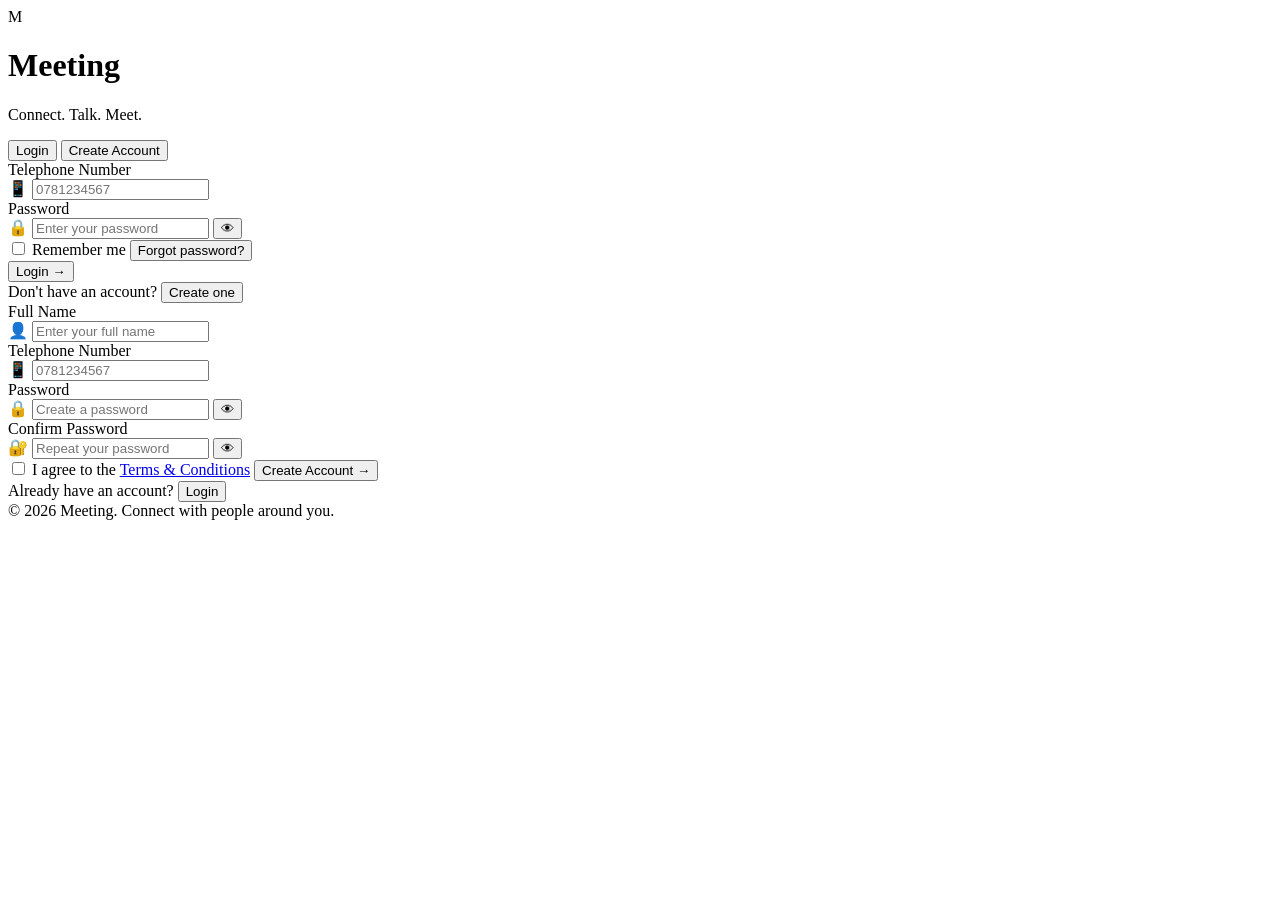
==== commit f1e63720: "Refactor index.html for improved layout and styles Updated the HTML structure and styles for the log" ====
--- a/index.html
+++ b/index.html
@@ -3,183 +3,286 @@
 <head>
     <meta charset="UTF-8">
     <meta name="viewport" content="width=device-width, initial-scale=1.0">
+
     <title>Meeting | Login</title>
 
-    <!-- Google Font -->
     <link rel="preconnect" href="https://fonts.googleapis.com">
     <link rel="preconnect" href="https://fonts.gstatic.com" crossorigin>
     <link href="https://fonts.googleapis.com/css2?family=Inter:wght@400;500;600;700;800&display=swap" rel="stylesheet">
 
-    <!-- CSS -->
-    <link rel="stylesheet" href="style.css">
+    <link rel="stylesheet" href="login.css">
 </head>
 
 <body>
-    
-
-    <div class="background">
-        <div class="circle circle-one"></div>
-        <div class="circle circle-two"></div>
-        <div class="circle circle-three"></div>
-    </div>
-
-    <main class="auth-container">
-
-        <!-- Logo / Brand -->
+
+    <div class="background-shape shape-one"></div>
+    <div class="background-shape shape-two"></div>
+    <div class="background-shape shape-three"></div>
+
+    <main class="auth-wrapper">
+
+        <!-- BRAND -->
         <div class="brand">
-            <div class="brand-icon">M</div>
+            <div class="brand-logo">M</div>
+
             <h1>Meeting</h1>
+
             <p>Connect. Talk. Meet.</p>
         </div>
 
+
+        <!-- AUTH CARD -->
         <div class="auth-card">
 
-            <!-- Tabs -->
+            <!-- TABS -->
             <div class="tabs">
-                <button class="tab active" id="loginTab">Login</button>
-                <button class="tab" id="signupTab">Create Account</button>
+                <button class="tab active" id="loginTab">
+                    Login
+                </button>
+
+                <button class="tab" id="signupTab">
+                    Create Account
+                </button>
             </div>
 
-            <!-- Message -->
+
+            <!-- MESSAGE -->
             <div id="message" class="message"></div>
 
+
             <!-- LOGIN FORM -->
-            <form id="loginForm" class="auth-form">
-
-                <div class="input-group">
-                    <label for="loginPhone">Telephone Number</label>
-                    <div class="input-box">
-                        <span class="input-icon">📱</span>
+            <form id="loginForm">
+
+                <div class="input-group">
+
+                    <label for="loginPhone">
+                        Telephone Number
+                    </label>
+
+                    <div class="input-box">
+                        <span>📱</span>
+
                         <input
                             type="tel"
                             id="loginPhone"
-                            placeholder="e.g. 0781234567"
-                            required
-                        >
-                    </div>
-                </div>
-
-                <div class="input-group">
-                    <label for="loginPassword">Password</label>
-                    <div class="input-box">
-                        <span class="input-icon">🔒</span>
+                            placeholder="0781234567"
+                            required
+                        >
+                    </div>
+
+                </div>
+
+
+                <div class="input-group">
+
+                    <label for="loginPassword">
+                        Password
+                    </label>
+
+                    <div class="input-box">
+
+                        <span>🔒</span>
+
                         <input
                             type="password"
                             id="loginPassword"
                             placeholder="Enter your password"
                             required
                         >
-                        <button type="button" class="toggle-password" data-target="loginPassword">
+
+                        <button
+                            type="button"
+                            class="password-toggle"
+                            data-target="loginPassword"
+                        >
                             👁
                         </button>
-                    </div>
-                </div>
+
+                    </div>
+
+                </div>
+
 
                 <div class="form-options">
+
                     <label class="remember">
-                        <input type="checkbox" id="rememberMe">
+                        <input
+                            type="checkbox"
+                            id="rememberMe"
+                        >
+
                         <span>Remember me</span>
                     </label>
 
-                    <a href="#" id="forgotPassword">Forgot password?</a>
-                </div>
+                    <button
+                        type="button"
+                        class="forgot"
+                        id="forgotPassword"
+                    >
+                        Forgot password?
+                    </button>
+
+                </div>
+
 
                 <button type="submit" class="main-button">
                     Login
                     <span>→</span>
                 </button>
 
+
                 <div class="switch-text">
                     Don't have an account?
-                    <button type="button" id="goSignup">Create one</button>
+
+                    <button type="button" id="goSignup">
+                        Create one
+                    </button>
                 </div>
 
             </form>
 
 
             <!-- SIGN UP FORM -->
-            <form id="signupForm" class="auth-form hidden">
-
-                <div class="input-group">
-                    <label for="signupName">Full Name</label>
-                    <div class="input-box">
-                        <span class="input-icon">👤</span>
+            <form id="signupForm" class="hidden">
+
+                <div class="input-group">
+
+                    <label for="signupName">
+                        Full Name
+                    </label>
+
+                    <div class="input-box">
+
+                        <span>👤</span>
+
                         <input
                             type="text"
                             id="signupName"
                             placeholder="Enter your full name"
                             required
                         >
-                    </div>
-                </div>
-
-                <div class="input-group">
-                    <label for="signupPhone">Telephone Number</label>
-                    <div class="input-box">
-                        <span class="input-icon">📱</span>
+
+                    </div>
+
+                </div>
+
+
+                <div class="input-group">
+
+                    <label for="signupPhone">
+                        Telephone Number
+                    </label>
+
+                    <div class="input-box">
+
+                        <span>📱</span>
+
                         <input
                             type="tel"
                             id="signupPhone"
-                            placeholder="e.g. 0781234567"
-                            required
-                        >
-                    </div>
-                </div>
-
-                <div class="input-group">
-                    <label for="signupPassword">Password</label>
-                    <div class="input-box">
-                        <span class="input-icon">🔒</span>
+                            placeholder="0781234567"
+                            required
+                        >
+
+                    </div>
+
+                </div>
+
+
+                <div class="input-group">
+
+                    <label for="signupPassword">
+                        Password
+                    </label>
+
+                    <div class="input-box">
+
+                        <span>🔒</span>
+
                         <input
                             type="password"
                             id="signupPassword"
                             placeholder="Create a password"
                             required
                         >
-                        <button type="button" class="toggle-password" data-target="signupPassword">
+
+                        <button
+                            type="button"
+                            class="password-toggle"
+                            data-target="signupPassword"
+                        >
                             👁
                         </button>
-                    </div>
-                </div>
-
-                <div class="input-group">
-                    <label for="confirmPassword">Confirm Password</label>
-                    <div class="input-box">
-                        <span class="input-icon">🔐</span>
+
+                    </div>
+
+                </div>
+
+
+                <div class="input-group">
+
+                    <label for="confirmPassword">
+                        Confirm Password
+                    </label>
+
+                    <div class="input-box">
+
+                        <span>🔐</span>
+
                         <input
                             type="password"
                             id="confirmPassword"
                             placeholder="Repeat your password"
                             required
                         >
-                        <button type="button" class="toggle-password" data-target="confirmPassword">
+
+                        <button
+                            type="button"
+                            class="password-toggle"
+                            data-target="confirmPassword"
+                        >
                             👁
                         </button>
-                    </div>
-                </div>
-
-                <div class="terms">
-                    <label>
-                        <input type="checkbox" id="terms" required>
-                        <span>
-                            I agree to the <a href="#">Terms & Conditions</a>
-                        </span>
-                    </label>
-                </div>
+
+                    </div>
+
+                </div>
+
+
+                <label class="terms">
+
+                    <input
+                        type="checkbox"
+                        id="terms"
+                        required
+                    >
+
+                    <span>
+                        I agree to the
+                        <a href="#">Terms & Conditions</a>
+                    </span>
+
+                </label>
+
 
                 <button type="submit" class="main-button">
                     Create Account
                     <span>→</span>
                 </button>
 
+
                 <div class="switch-text">
                     Already have an account?
-                    <button type="button" id="goLogin">Login</button>
+
+                    <button type="button" id="goLogin">
+                        Login
+                    </button>
                 </div>
 
             </form>
 
         </div>
+
 
         <footer>
             © 2026 Meeting. Connect with people around you.
@@ -187,8 +290,8 @@
 
     </main>
 
-    <!-- JavaScript -->
-    <script src="script.js"></script>
+
+    <script src="login.js"></script>
 
 </body>
 </html>
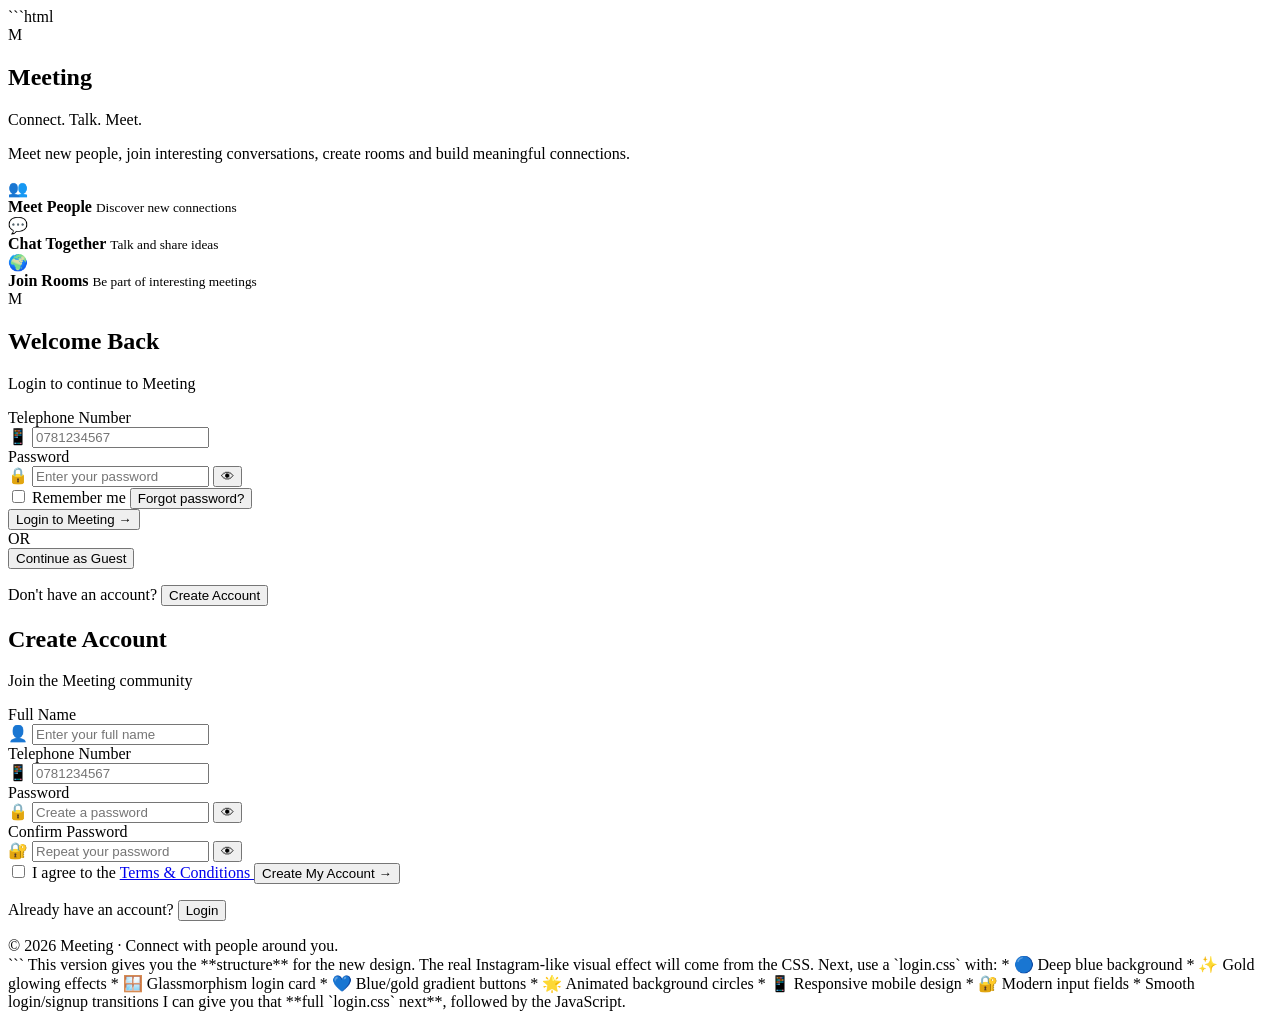
==== commit dfe58969: "Revamp index.html for improved user interface Updated the title and enhanced the layout with new sec" ====
--- a/index.html
+++ b/index.html
@@ -1,297 +1,422 @@
-<!DOCTYPE html>
-<html lang="en">
-<head>
-    <meta charset="UTF-8">
-    <meta name="viewport" content="width=device-width, initial-scale=1.0">
-
-    <title>Meeting | Login</title>
-
-    <link rel="preconnect" href="https://fonts.googleapis.com">
-    <link rel="preconnect" href="https://fonts.gstatic.com" crossorigin>
-    <link href="https://fonts.googleapis.com/css2?family=Inter:wght@400;500;600;700;800&display=swap" rel="stylesheet">
-
-    <link rel="stylesheet" href="login.css">
-</head>
-
-<body>
-
-    <div class="background-shape shape-one"></div>
-    <div class="background-shape shape-two"></div>
-    <div class="background-shape shape-three"></div>
-
-    <main class="auth-wrapper">
-
-        <!-- BRAND -->
-        <div class="brand">
-            <div class="brand-logo">M</div>
-
-            <h1>Meeting</h1>
-
-            <p>Connect. Talk. Meet.</p>
-        </div>
-
-
-        <!-- AUTH CARD -->
-        <div class="auth-card">
-
-            <!-- TABS -->
-            <div class="tabs">
-                <button class="tab active" id="loginTab">
-                    Login
-                </button>
-
-                <button class="tab" id="signupTab">
-                    Create Account
-                </button>
-            </div>
-
-
-            <!-- MESSAGE -->
-            <div id="message" class="message"></div>
-
-
-            <!-- LOGIN FORM -->
-            <form id="loginForm">
-
-                <div class="input-group">
-
-                    <label for="loginPhone">
-                        Telephone Number
-                    </label>
-
-                    <div class="input-box">
-                        <span>📱</span>
-
-                        <input
-                            type="tel"
-                            id="loginPhone"
-                            placeholder="0781234567"
-                            required
-                        >
-                    </div>
-
-                </div>
-
-
-                <div class="input-group">
-
-                    <label for="loginPassword">
-                        Password
-                    </label>
-
-                    <div class="input-box">
-
-                        <span>🔒</span>
-
-                        <input
-                            type="password"
-                            id="loginPassword"
-                            placeholder="Enter your password"
-                            required
-                        >
-
-                        <button
-                            type="button"
-                            class="password-toggle"
-                            data-target="loginPassword"
-                        >
-                            👁
-                        </button>
-
-                    </div>
-
-                </div>
-
-
-                <div class="form-options">
-
-                    <label class="remember">
-                        <input
-                            type="checkbox"
-                            id="rememberMe"
-                        >
-
-                        <span>Remember me</span>
-                    </label>
-
-                    <button
-                        type="button"
-                        class="forgot"
-                        id="forgotPassword"
-                    >
-                        Forgot password?
-                    </button>
-
-                </div>
-
-
-                <button type="submit" class="main-button">
-                    Login
-                    <span>→</span>
-                </button>
-
-
-                <div class="switch-text">
-                    Don't have an account?
-
-                    <button type="button" id="goSignup">
-                        Create one
-                    </button>
-                </div>
-
-            </form>
-
-
-            <!-- SIGN UP FORM -->
-            <form id="signupForm" class="hidden">
-
-                <div class="input-group">
-
-                    <label for="signupName">
-                        Full Name
-                    </label>
-
-                    <div class="input-box">
-
-                        <span>👤</span>
-
-                        <input
-                            type="text"
-                            id="signupName"
-                            placeholder="Enter your full name"
-                            required
-                        >
-
-                    </div>
-
-                </div>
-
-
-                <div class="input-group">
-
-                    <label for="signupPhone">
-                        Telephone Number
-                    </label>
-
-                    <div class="input-box">
-
-                        <span>📱</span>
-
-                        <input
-                            type="tel"
-                            id="signupPhone"
-                            placeholder="0781234567"
-                            required
-                        >
-
-                    </div>
-
-                </div>
-
-
-                <div class="input-group">
-
-                    <label for="signupPassword">
-                        Password
-                    </label>
-
-                    <div class="input-box">
-
-                        <span>🔒</span>
-
-                        <input
-                            type="password"
-                            id="signupPassword"
-                            placeholder="Create a password"
-                            required
-                        >
-
-                        <button
-                            type="button"
-                            class="password-toggle"
-                            data-target="signupPassword"
-                        >
-                            👁
-                        </button>
-
-                    </div>
-
-                </div>
-
-
-                <div class="input-group">
-
-                    <label for="confirmPassword">
-                        Confirm Password
-                    </label>
-
-                    <div class="input-box">
-
-                        <span>🔐</span>
-
-                        <input
-                            type="password"
-                            id="confirmPassword"
-                            placeholder="Repeat your password"
-                            required
-                        >
-
-                        <button
-                            type="button"
-                            class="password-toggle"
-                            data-target="confirmPassword"
-                        >
-                            👁
-                        </button>
-
-                    </div>
-
-                </div>
-
-
-                <label class="terms">
-
-                    <input
-                        type="checkbox"
-                        id="terms"
-                        required
-                    >
-
-                    <span>
-                        I agree to the
-                        <a href="#">Terms & Conditions</a>
-                    </span>
-
-                </label>
-
-
-                <button type="submit" class="main-button">
-                    Create Account
-                    <span>→</span>
-                </button>
-
-
-                <div class="switch-text">
-                    Already have an account?
-
-                    <button type="button" id="goLogin">
-                        Login
-                    </button>
-                </div>
-
-            </form>
-
-        </div>
-
-
-        <footer>
-            © 2026 Meeting. Connect with people around you.
-        </footer>
-
-    </main>
-
-
-    <script src="login.js"></script>
-
-</body>
-</html>
+```html
+<!DOCTYPE html>
+<html lang="en">
+<head>
+    <meta charset="UTF-8">
+    <meta name="viewport" content="width=device-width, initial-scale=1.0">
+
+    <title>Meeting | Connect With People</title>
+
+    <link rel="preconnect" href="https://fonts.googleapis.com">
+    <link rel="preconnect" href="https://fonts.gstatic.com" crossorigin>
+
+    <link href="https://fonts.googleapis.com/css2?family=Inter:wght@400;500;600;700;800&display=swap" rel="stylesheet">
+
+    <link rel="stylesheet" href="login.css">
+</head>
+
+<body>
+
+    <!-- Animated Background -->
+    <div class="background">
+
+        <div class="glow glow-blue"></div>
+        <div class="glow glow-gold"></div>
+        <div class="glow glow-blue-two"></div>
+
+        <div class="circle circle-one"></div>
+        <div class="circle circle-two"></div>
+        <div class="circle circle-three"></div>
+
+    </div>
+
+
+    <!-- Main Container -->
+    <main class="auth-container">
+
+        <!-- LEFT / BRAND SECTION -->
+        <section class="brand-section">
+
+            <div class="brand-logo">
+                M
+            </div>
+
+            <h1>
+                Meeting
+            </h1>
+
+            <p class="tagline">
+                Connect. Talk. Meet.
+            </p>
+
+            <p class="description">
+                Meet new people, join interesting conversations,
+                create rooms and build meaningful connections.
+            </p>
+
+
+            <div class="features">
+
+                <div class="feature">
+                    <span class="feature-icon">👥</span>
+                    <div>
+                        <strong>Meet People</strong>
+                        <small>Discover new connections</small>
+                    </div>
+                </div>
+
+                <div class="feature">
+                    <span class="feature-icon">💬</span>
+                    <div>
+                        <strong>Chat Together</strong>
+                        <small>Talk and share ideas</small>
+                    </div>
+                </div>
+
+                <div class="feature">
+                    <span class="feature-icon">🌍</span>
+                    <div>
+                        <strong>Join Rooms</strong>
+                        <small>Be part of interesting meetings</small>
+                    </div>
+                </div>
+
+            </div>
+
+        </section>
+
+
+        <!-- LOGIN CARD -->
+        <section class="auth-card">
+
+            <div class="card-header">
+
+                <div class="mini-logo">
+                    M
+                </div>
+
+                <h2>Welcome Back</h2>
+
+                <p>
+                    Login to continue to Meeting
+                </p>
+
+            </div>
+
+
+            <!-- LOGIN FORM -->
+            <form id="loginForm">
+
+                <div class="input-group">
+
+                    <label for="loginPhone">
+                        Telephone Number
+                    </label>
+
+                    <div class="input-box">
+
+                        <span>📱</span>
+
+                        <input
+                            type="tel"
+                            id="loginPhone"
+                            placeholder="0781234567"
+                            required
+                        >
+
+                    </div>
+
+                </div>
+
+
+                <div class="input-group">
+
+                    <label for="loginPassword">
+                        Password
+                    </label>
+
+                    <div class="input-box">
+
+                        <span>🔒</span>
+
+                        <input
+                            type="password"
+                            id="loginPassword"
+                            placeholder="Enter your password"
+                            required
+                        >
+
+                        <button
+                            type="button"
+                            class="password-toggle"
+                            data-target="loginPassword">
+                            👁
+                        </button>
+
+                    </div>
+
+                </div>
+
+
+                <div class="form-options">
+
+                    <label class="remember">
+
+                        <input
+                            type="checkbox"
+                            id="rememberMe"
+                        >
+
+                        <span>Remember me</span>
+
+                    </label>
+
+                    <button
+                        type="button"
+                        id="forgotPassword"
+                        class="forgot">
+                        Forgot password?
+                    </button>
+
+                </div>
+
+
+                <div
+                    id="message"
+                    class="message">
+                </div>
+
+
+                <button
+                    type="submit"
+                    class="main-button">
+
+                    <span>Login to Meeting</span>
+
+                    <strong>→</strong>
+
+                </button>
+
+
+                <div class="divider">
+                    <span>OR</span>
+                </div>
+
+
+                <button
+                    type="button"
+                    class="guest-button">
+
+                    Continue as Guest
+
+                </button>
+
+
+                <p class="signup-text">
+
+                    Don't have an account?
+
+                    <button
+                        type="button"
+                        id="goSignup">
+                        Create Account
+                    </button>
+
+                </p>
+
+            </form>
+
+
+            <!-- SIGN UP FORM -->
+            <form
+                id="signupForm"
+                class="hidden">
+
+                <div class="card-header">
+
+                    <h2>Create Account</h2>
+
+                    <p>
+                        Join the Meeting community
+                    </p>
+
+                </div>
+
+
+                <div class="input-group">
+
+                    <label for="signupName">
+                        Full Name
+                    </label>
+
+                    <div class="input-box">
+
+                        <span>👤</span>
+
+                        <input
+                            type="text"
+                            id="signupName"
+                            placeholder="Enter your full name"
+                            required
+                        >
+
+                    </div>
+
+                </div>
+
+
+                <div class="input-group">
+
+                    <label for="signupPhone">
+                        Telephone Number
+                    </label>
+
+                    <div class="input-box">
+
+                        <span>📱</span>
+
+                        <input
+                            type="tel"
+                            id="signupPhone"
+                            placeholder="0781234567"
+                            required
+                        >
+
+                    </div>
+
+                </div>
+
+
+                <div class="input-group">
+
+                    <label for="signupPassword">
+                        Password
+                    </label>
+
+                    <div class="input-box">
+
+                        <span>🔒</span>
+
+                        <input
+                            type="password"
+                            id="signupPassword"
+                            placeholder="Create a password"
+                            required
+                        >
+
+                        <button
+                            type="button"
+                            class="password-toggle"
+                            data-target="signupPassword">
+                            👁
+                        </button>
+
+                    </div>
+
+                </div>
+
+
+                <div class="input-group">
+
+                    <label for="confirmPassword">
+                        Confirm Password
+                    </label>
+
+                    <div class="input-box">
+
+                        <span>🔐</span>
+
+                        <input
+                            type="password"
+                            id="confirmPassword"
+                            placeholder="Repeat your password"
+                            required
+                        >
+
+                        <button
+                            type="button"
+                            class="password-toggle"
+                            data-target="confirmPassword">
+                            👁
+                        </button>
+
+                    </div>
+
+                </div>
+
+
+                <label class="terms">
+
+                    <input
+                        type="checkbox"
+                        id="terms"
+                        required
+                    >
+
+                    <span>
+                        I agree to the
+                        <a href="#">
+                            Terms & Conditions
+                        </a>
+                    </span>
+
+                </label>
+
+
+                <button
+                    type="submit"
+                    class="main-button">
+
+                    <span>Create My Account</span>
+
+                    <strong>→</strong>
+
+                </button>
+
+
+                <p class="signup-text">
+
+                    Already have an account?
+
+                    <button
+                        type="button"
+                        id="goLogin">
+                        Login
+                    </button>
+
+                </p>
+
+            </form>
+
+        </section>
+
+    </main>
+
+
+    <footer>
+
+        © 2026 Meeting · Connect with people around you.
+
+    </footer>
+
+
+    <script src="login.js"></script>
+
+</body>
+</html>
+```
+
+This version gives you the **structure** for the new design. The real Instagram-like visual effect will come from the CSS.
+
+Next, use a `login.css` with:
+
+* 🔵 Deep blue background
+* ✨ Gold glowing effects
+* 🪟 Glassmorphism login card
+* 💙 Blue/gold gradient buttons
+* 🌟 Animated background circles
+* 📱 Responsive mobile design
+* 🔐 Modern input fields
+* Smooth login/signup transitions
+
+I can give you that **full `login.css` next**, followed by the JavaScript.
